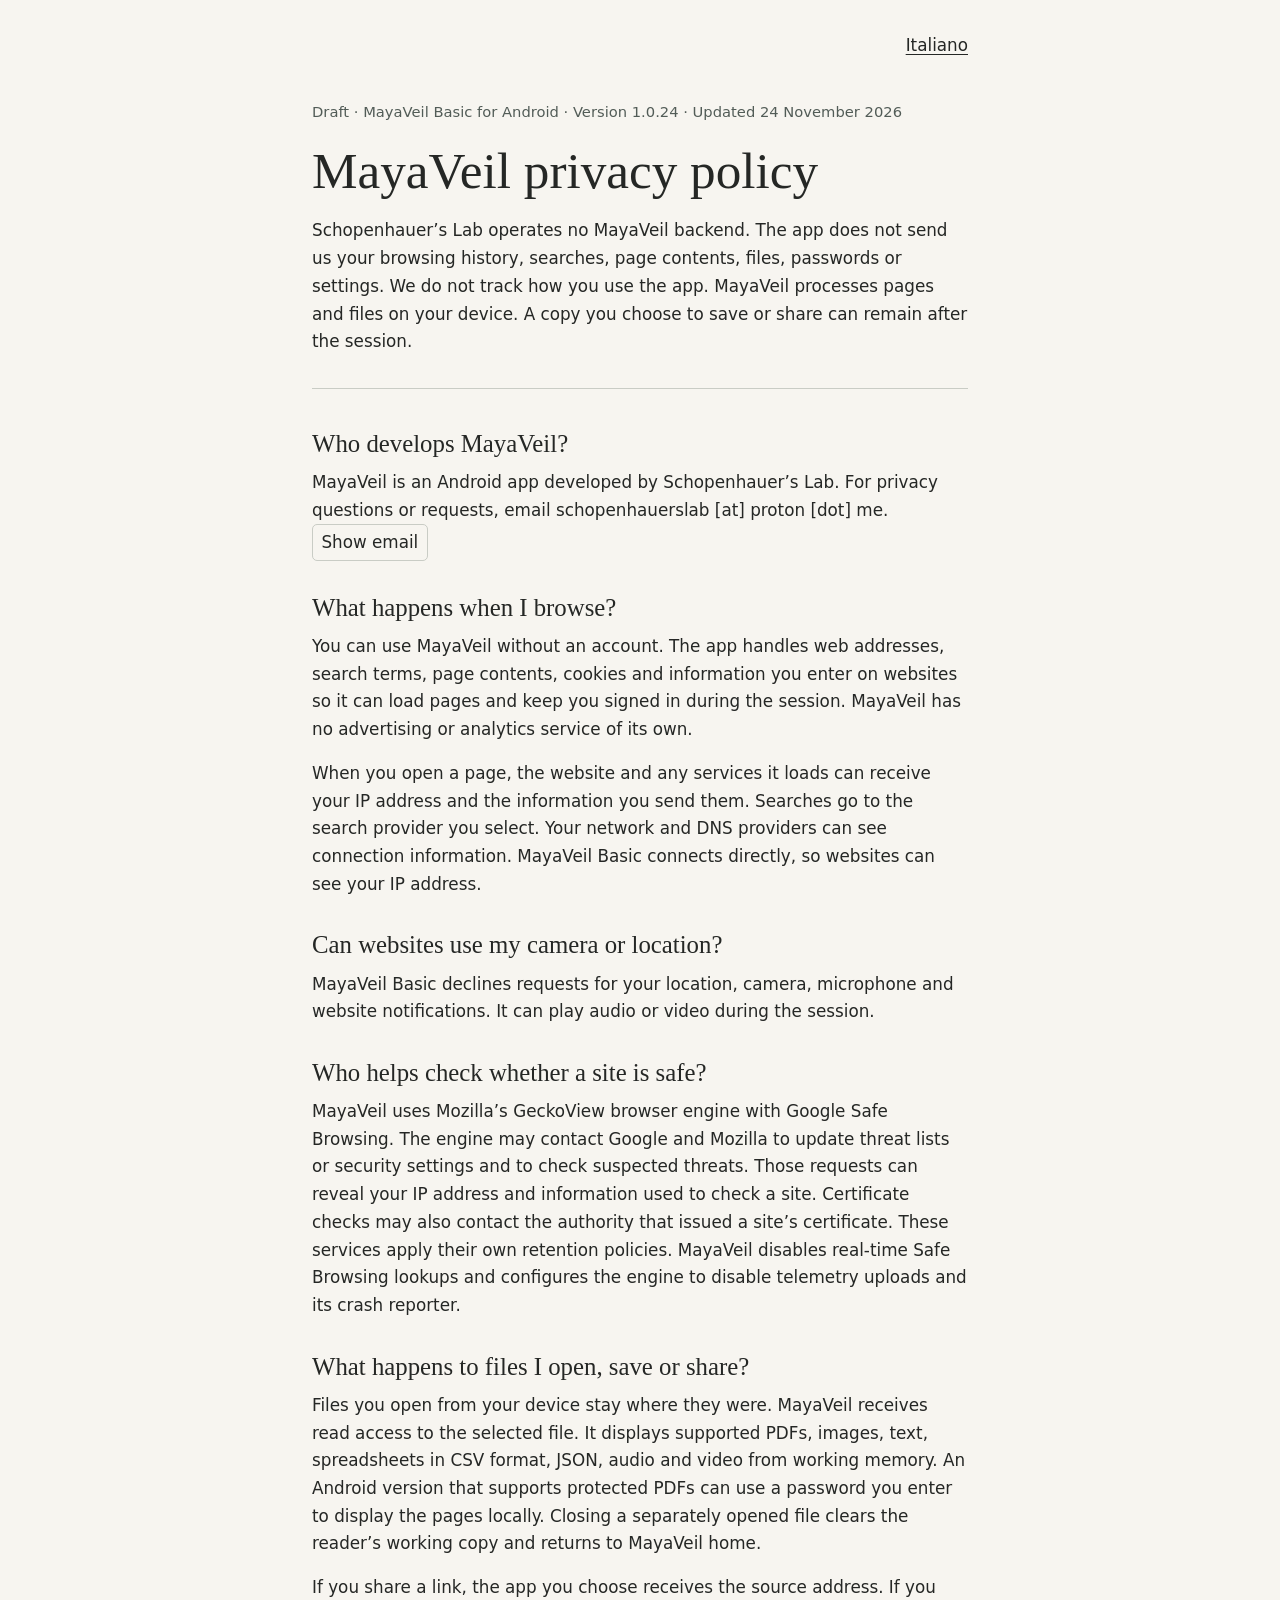
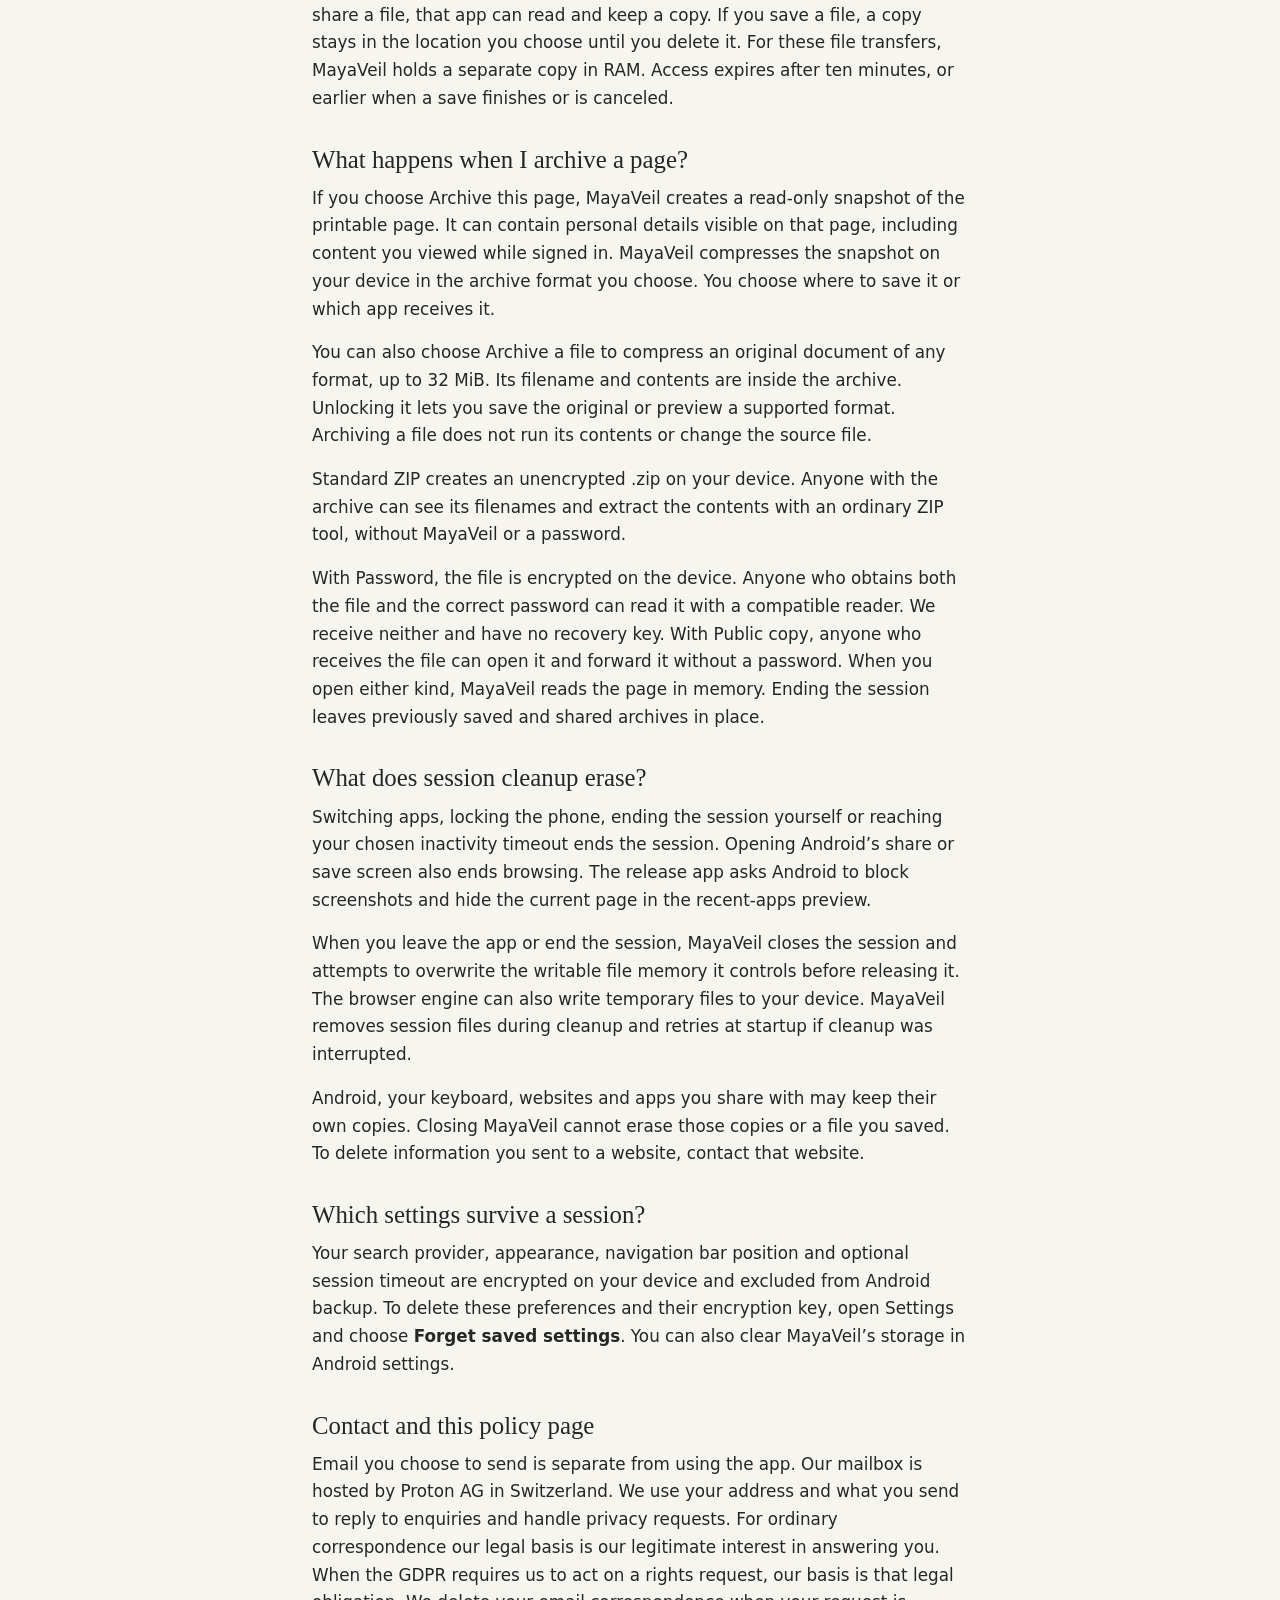
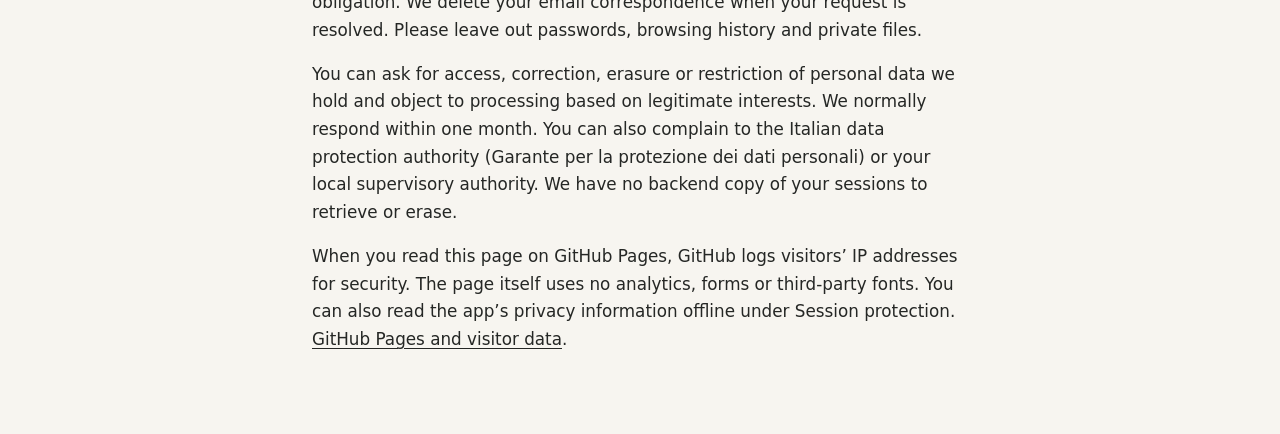
==== index.html @ d5e3e26d "Explain standard ZIP export without password protection" ====
<!doctype html>
<html lang="en">
<head>
  <meta charset="utf-8">
  <meta name="viewport" content="width=device-width, initial-scale=1">
  <title>MayaVeil privacy policy</title>
  <link rel="alternate" hreflang="it" href="it.html">
  <script defer src="contact.js"></script>
  <link rel="stylesheet" href="policy.css">
</head>
<body>
<main>
  <nav aria-label="Language"><a lang="it" hreflang="it" href="it.html">Italiano</a></nav>
  <header>
    <p class="meta">Draft · MayaVeil Basic for Android · Version 1.0.24 · Updated 24 November 2026</p>
    <h1>MayaVeil privacy policy</h1>
    <p>Schopenhauer’s Lab operates no MayaVeil backend. The app does not send us your browsing history, searches, page contents, files, passwords or settings. We do not track how you use the app. MayaVeil processes pages and files on your device. A copy you choose to save or share can remain after the session.</p>
  </header>
  <section>
    <h2>Who develops MayaVeil?</h2>
    <p>MayaVeil is an Android app developed by Schopenhauer’s Lab. For privacy questions or requests, email <span id="privacy-email">schopenhauerslab [at] proton [dot] me</span>.
      <button id="reveal-email" type="button" hidden>Show email</button>
    </p>
  </section>
  <section>
    <h2>What happens when I browse?</h2>
    <p>You can use MayaVeil without an account. The app handles web addresses, search terms, page contents, cookies and information you enter on websites so it can load pages and keep you signed in during the session. MayaVeil has no advertising or analytics service of its own.</p>
    <p>When you open a page, the website and any services it loads can receive your IP address and the information you send them. Searches go to the search provider you select. Your network and DNS providers can see connection information. MayaVeil Basic connects directly, so websites can see your IP address.</p>
  </section>
  <section>
    <h2>Can websites use my camera or location?</h2>
    <p>MayaVeil Basic declines requests for your location, camera, microphone and website notifications. It can play audio or video during the session.</p>
  </section>
  <section>
    <h2>Who helps check whether a site is safe?</h2>
    <p>MayaVeil uses Mozilla’s GeckoView browser engine with Google Safe Browsing. The engine may contact Google and Mozilla to update threat lists or security settings and to check suspected threats. Those requests can reveal your IP address and information used to check a site. Certificate checks may also contact the authority that issued a site’s certificate. These services apply their own retention policies. MayaVeil disables real-time Safe Browsing lookups and configures the engine to disable telemetry uploads and its crash reporter.</p>
  </section>
  <section>
    <h2>What happens to files I open, save or share?</h2>
    <p>Files you open from your device stay where they were. MayaVeil receives read access to the selected file. It displays supported PDFs, images, text, spreadsheets in CSV format, JSON, audio and video from working memory. An Android version that supports protected PDFs can use a password you enter to display the pages locally. Closing a separately opened file clears the reader’s working copy and returns to MayaVeil home.</p>
    <p>If you share a link, the app you choose receives the source address. If you share a file, that app can read and keep a copy. If you save a file, a copy stays in the location you choose until you delete it. For these file transfers, MayaVeil holds a separate copy in RAM. Access expires after ten minutes, or earlier when a save finishes or is canceled.</p>
  </section>
  <section>
    <h2>What happens when I archive a page?</h2>
    <p>If you choose Archive this page, MayaVeil creates a read-only snapshot of the printable page. It can contain personal details visible on that page, including content you viewed while signed in. MayaVeil compresses the snapshot on your device in the archive format you choose. You choose where to save it or which app receives it.</p>
    <p>You can also choose Archive a file to compress an original document of any format, up to 32 MiB. Its filename and contents are inside the archive. Unlocking it lets you save the original or preview a supported format. Archiving a file does not run its contents or change the source file.</p>
    <p>Standard ZIP creates an unencrypted .zip on your device. Anyone with the archive can see its filenames and extract the contents with an ordinary ZIP tool, without MayaVeil or a password.</p>
    <p>With Password, the file is encrypted on the device. Anyone who obtains both the file and the correct password can read it with a compatible reader. We receive neither and have no recovery key. With Public copy, anyone who receives the file can open it and forward it without a password. When you open either kind, MayaVeil reads the page in memory. Ending the session leaves previously saved and shared archives in place.</p>
  </section>
  <section>
    <h2>What does session cleanup erase?</h2>
    <p>Switching apps, locking the phone, ending the session yourself or reaching your chosen inactivity timeout ends the session. Opening Android’s share or save screen also ends browsing. The release app asks Android to block screenshots and hide the current page in the recent-apps preview.</p>
    <p>When you leave the app or end the session, MayaVeil closes the session and attempts to overwrite the writable file memory it controls before releasing it. The browser engine can also write temporary files to your device. MayaVeil removes session files during cleanup and retries at startup if cleanup was interrupted.</p>
    <p>Android, your keyboard, websites and apps you share with may keep their own copies. Closing MayaVeil cannot erase those copies or a file you saved. To delete information you sent to a website, contact that website.</p>
  </section>
  <section>
    <h2>Which settings survive a session?</h2>
    <p>Your search provider, appearance, navigation bar position and optional session timeout are encrypted on your device and excluded from Android backup. To delete these preferences and their encryption key, open Settings and choose <strong>Forget saved settings</strong>. You can also clear MayaVeil’s storage in Android settings.</p>
  </section>
  <section>
    <h2>Contact and this policy page</h2>
    <p>Email you choose to send is separate from using the app. Our mailbox is hosted by Proton AG in Switzerland. We use your address and what you send to reply to enquiries and handle privacy requests. For ordinary correspondence our legal basis is our legitimate interest in answering you. When the GDPR requires us to act on a rights request, our basis is that legal obligation. We delete your email correspondence when your request is resolved. Please leave out passwords, browsing history and private files.</p>
    <p>You can ask for access, correction, erasure or restriction of personal data we hold and object to processing based on legitimate interests. We normally respond within one month. You can also complain to the Italian data protection authority (Garante per la protezione dei dati personali) or your local supervisory authority. We have no backend copy of your sessions to retrieve or erase.</p>
    <p>When you read this page on GitHub Pages, GitHub logs visitors’ IP addresses for security. The page itself uses no analytics, forms or third-party fonts. You can also read the app’s privacy information offline under Session protection. <a href="https://docs.github.com/en/pages/getting-started-with-github-pages/what-is-github-pages#data-collection">GitHub Pages and visitor data</a>.</p>
  </section>
</main>
</body>
</html>
---- policy.css ----
:root { color-scheme: light dark; --paper: #f7f5f0; --ink: #252725; --secondary: #525c57; --rule: #c9ccc5; }
@media (prefers-color-scheme: dark) {
  :root { --paper: #1b1d1c; --ink: #f0eee8; --secondary: #b6c0b9; --rule: #484f49; }
}
* { box-sizing: border-box; }
body { margin: 0; background: var(--paper); color: var(--ink); font: 1.05rem/1.65 system-ui, sans-serif; }
main { max-width: 47rem; margin: auto; padding: 2rem clamp(1.25rem, 5vw, 3rem) 4rem; overflow-wrap: anywhere; }
nav { text-align: end; }
a { color: inherit; text-underline-offset: .2em; }
a:focus-visible { outline: 2px solid currentColor; outline-offset: 4px; }
header { margin: 2.5rem 0; border-bottom: 1px solid var(--rule); padding-bottom: 1rem; }
h1, h2 { font-family: Georgia, serif; font-weight: normal; line-height: 1.2; text-wrap: balance; }
h1 { margin: .2rem 0 1rem; font-size: clamp(2.15rem, 6vw, 3.2rem); }
h2 { margin: 2rem 0 .65rem; font-size: 1.55rem; }
p { margin: .55rem 0 1rem; }
.meta { color: var(--secondary); font-size: .92rem; }

#reveal-email { color: inherit; background: transparent; padding: .2em .5em; border: 1px solid var(--rule); border-radius: .3em; font: inherit; cursor: pointer; }
#reveal-email:focus-visible { outline: 2px solid currentColor; outline-offset: 3px; }
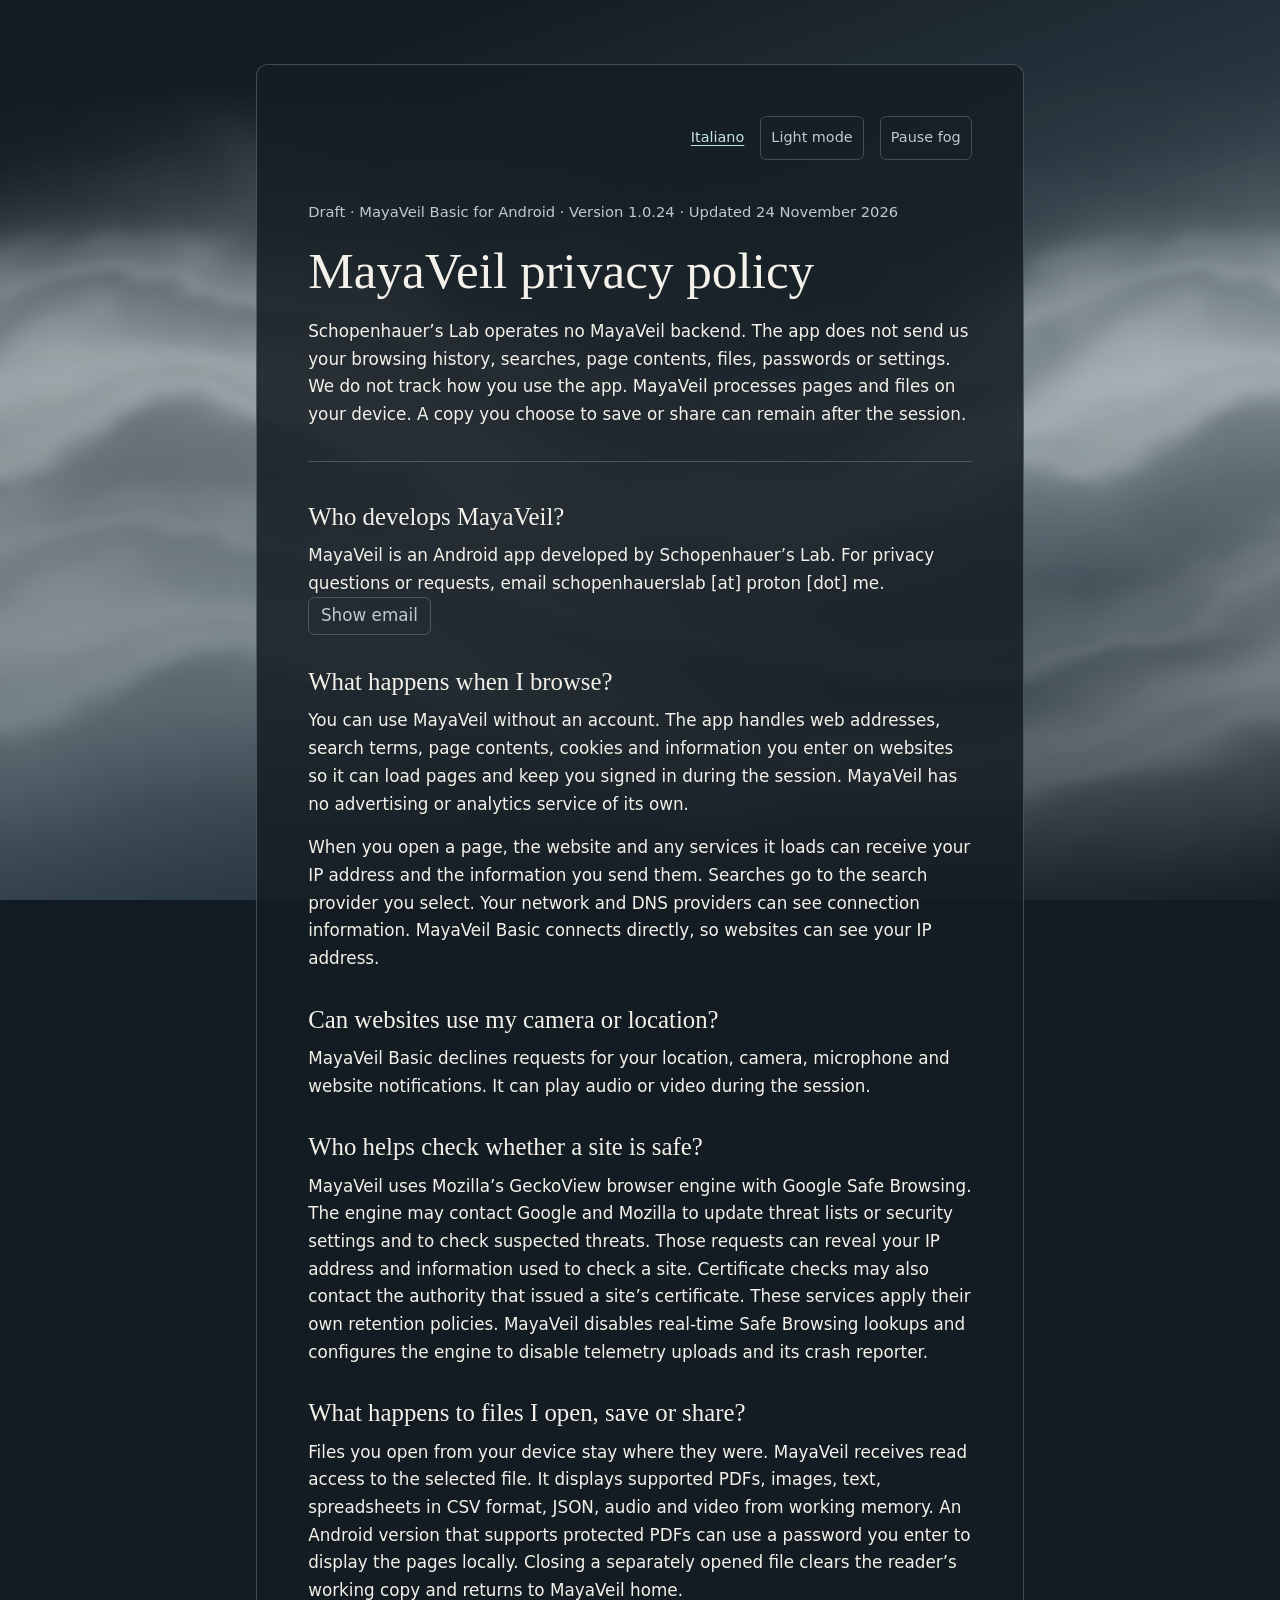
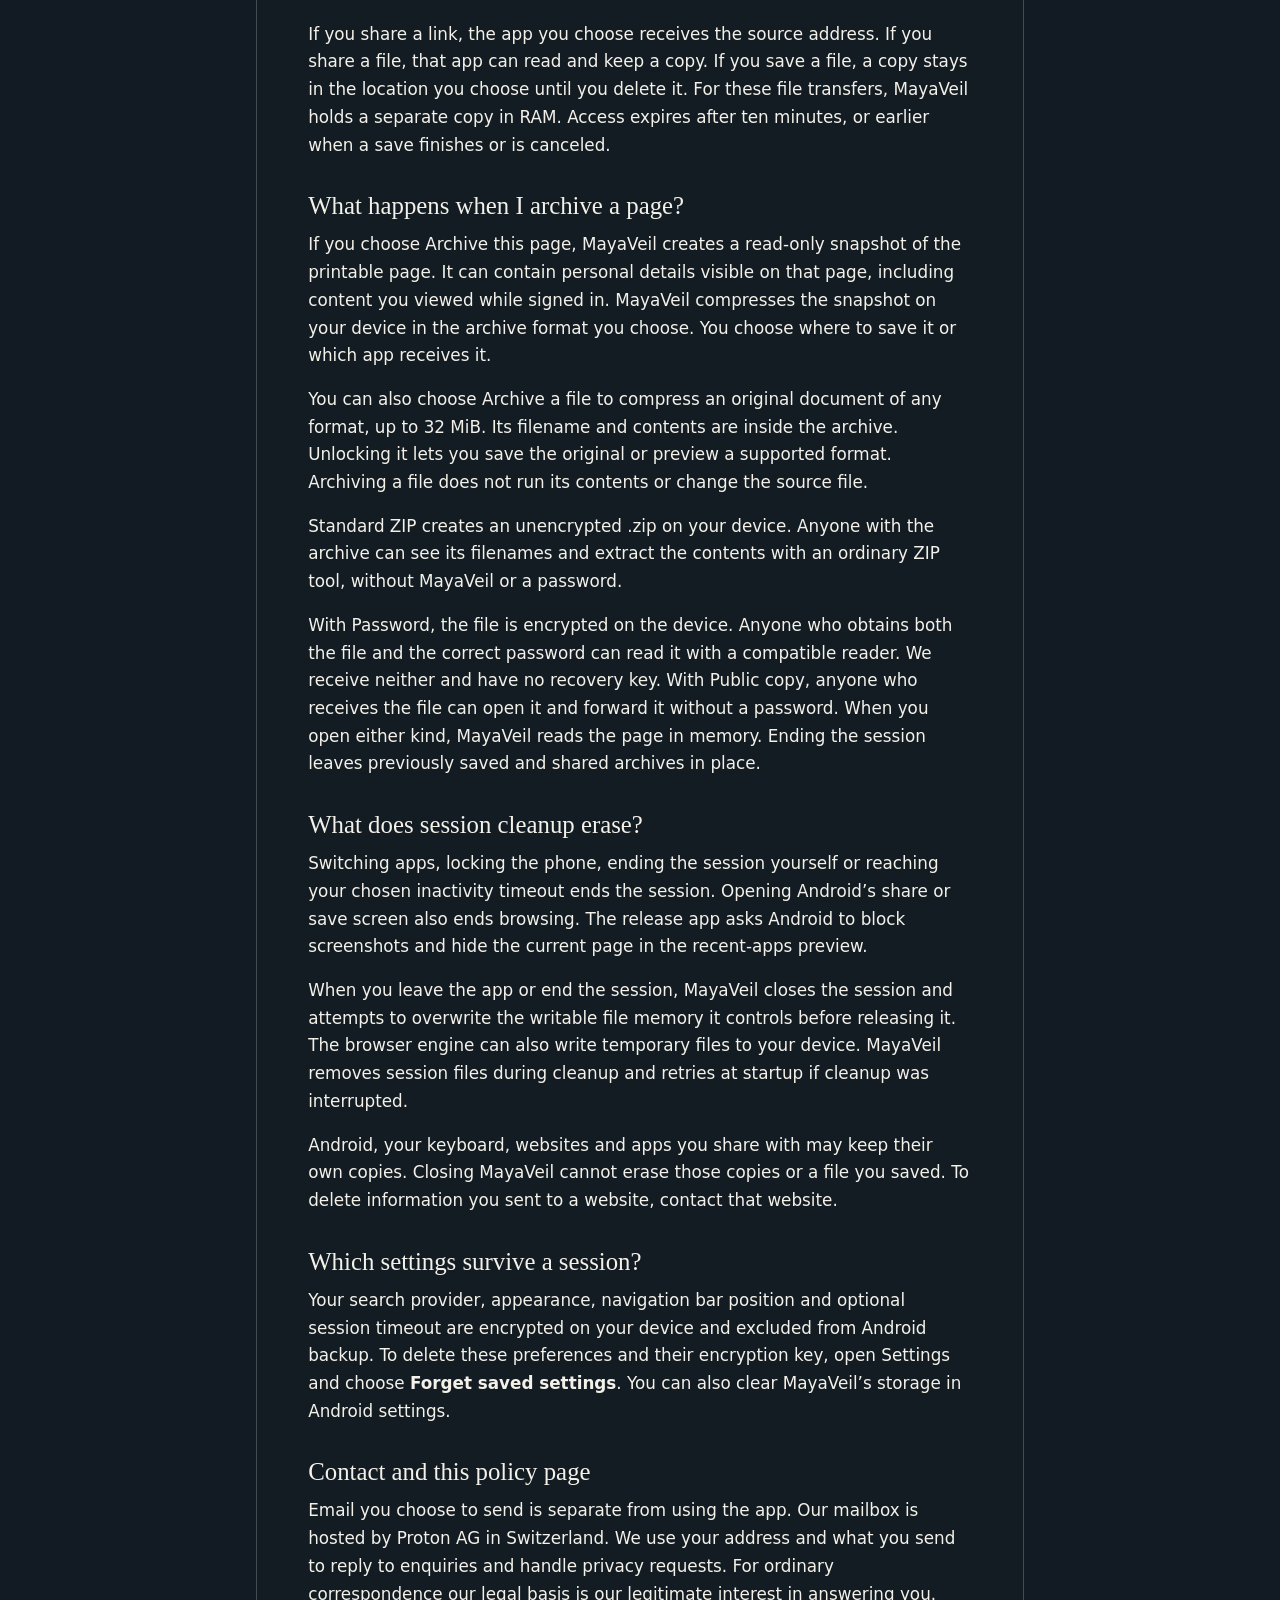
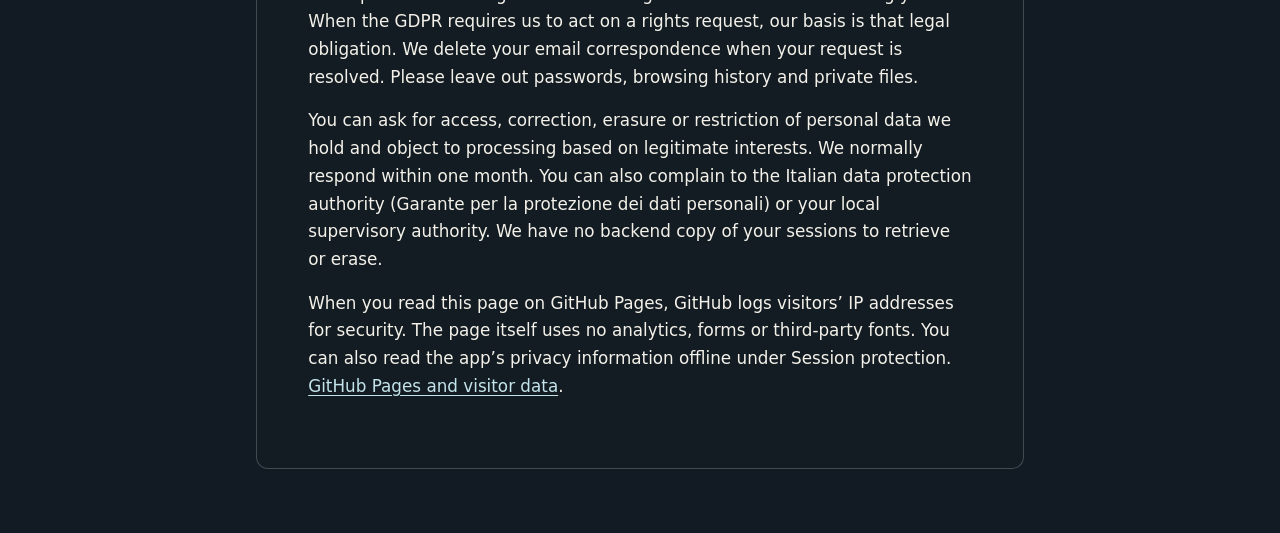
==== commit ba562c41: "Add wind-driven mist and accessible dark and light policy themes" ====
--- a/index.html
+++ b/index.html
@@ -5,12 +5,18 @@
   <meta name="viewport" content="width=device-width, initial-scale=1">
   <title>MayaVeil privacy policy</title>
   <link rel="alternate" hreflang="it" href="it.html">
+  <script src="appearance.js"></script>
   <script defer src="contact.js"></script>
   <link rel="stylesheet" href="policy.css">
 </head>
 <body>
+<div class="mist" aria-hidden="true"></div>
 <main>
-  <nav aria-label="Language"><a lang="it" hreflang="it" href="it.html">Italiano</a></nav>
+  <nav aria-label="Page controls">
+    <a lang="it" hreflang="it" href="it.html">Italiano</a>
+    <button hidden id="theme" type="button" aria-pressed="false">Light mode</button>
+    <button hidden id="pause" type="button" aria-pressed="false">Pause fog</button>
+  </nav>
   <header>
     <p class="meta">Draft · MayaVeil Basic for Android · Version 1.0.24 · Updated 24 November 2026</p>
     <h1>MayaVeil privacy policy</h1>
--- a/policy.css
+++ b/policy.css
@@ -1,19 +1,85 @@
-:root { color-scheme: light dark; --paper: #f7f5f0; --ink: #252725; --secondary: #525c57; --rule: #c9ccc5; }
-@media (prefers-color-scheme: dark) {
-  :root { --paper: #1b1d1c; --ink: #f0eee8; --secondary: #b6c0b9; --rule: #484f49; }
+:root {
+  color-scheme: dark;
+  --sky: #121b23;
+  --horizon: #374750;
+  --paper: rgba(22, 30, 36, .86);
+  --ink: #f3f1e9;
+  --secondary: #bccbd0;
+  --rule: rgba(183, 199, 205, .28);
+  --accent: #c3e4eb;
+  --vapor: #f1f8f9;
+}
+:root[data-theme="true"] {
+  color-scheme: light;
+  --sky: #a7b7bd;
+  --horizon: #dae0df;
+  --paper: rgba(250, 249, 242, .88);
+  --ink: #202b30;
+  --secondary: #42575f;
+  --rule: rgba(64, 86, 93, .26);
+  --accent: #215563;
+  --vapor: white;
 }
 * { box-sizing: border-box; }
-body { margin: 0; background: var(--paper); color: var(--ink); font: 1.05rem/1.65 system-ui, sans-serif; }
-main { max-width: 47rem; margin: auto; padding: 2rem clamp(1.25rem, 5vw, 3rem) 4rem; overflow-wrap: anywhere; }
-nav { text-align: end; }
-a { color: inherit; text-underline-offset: .2em; }
-a:focus-visible { outline: 2px solid currentColor; outline-offset: 4px; }
+body {
+  margin: 0; background: var(--sky); color: var(--ink);
+  font: 1.05rem/1.65 system-ui, sans-serif;
+  isolation: isolate;
+}
+.mist {
+  position: fixed; inset: 0; overflow: hidden; z-index: -1; pointer-events: none;
+  background: linear-gradient(160deg, var(--sky) 12%, var(--horizon) 58%, var(--sky));
+}
+.mist::before, .mist::after {
+  content: ""; position: absolute; inset: -10% -50%;
+  background: var(--vapor);
+  --tile: clamp(640px, 85vw, 1440px);
+  mask: url("wind-mist.png") 0 34% / var(--tile) 62% repeat-x;
+  -webkit-mask: url("wind-mist.png") 0 34% / var(--tile) 62% repeat-x;
+  opacity: .8;
+}
+.mist::after {
+  --tile: clamp(760px, 105vw, 1600px);
+  mask-position: 0 96%; -webkit-mask-position: 0 96%;
+  opacity: .56;
+}
+@keyframes wind { to { transform: translateX(var(--tile)); } }
+@media (prefers-reduced-motion: no-preference) {
+  .motion-ready .mist::before, .motion-ready .mist::after {
+    left: calc(-1 * var(--tile)); right: 0;
+    animation: wind 92s linear infinite;
+  }
+  .motion-ready .mist::after { animation-duration: 138s; animation-delay: -65s; }
+  [data-pause="true"].motion-ready .mist::before,
+  [data-pause="true"].motion-ready .mist::after { animation-play-state: paused; }
+}
+main {
+  max-width: 48rem; margin: clamp(1rem, 5vw, 4rem) auto;
+  padding: clamp(1.25rem, 4vw, 3.2rem); background: var(--paper);
+  border: 1px solid var(--rule); border-radius: .75rem; overflow-wrap: anywhere;
+}
+nav { display: flex; justify-content: flex-end; gap: .3rem 1rem; align-items: center; flex-wrap: wrap; font-size: .9rem; }
+nav a, nav button { display: inline-flex; align-items: center; min-height: 44px; }
+nav button, #reveal-email {
+  font: inherit; color: var(--secondary); border: 1px solid var(--rule);
+  border-radius: .4rem; background: transparent; padding: .25em .7em; cursor: pointer;
+}
+nav button[aria-pressed="true"] { color: var(--ink); border-color: currentColor; }
+nav button[aria-pressed="true"]::before { content: "✓"; margin-inline-end: .4em; }
+[hidden] { display: none !important; }
+@media (prefers-reduced-motion: reduce) { #pause { display: none; } }
+a { color: var(--accent); text-underline-offset: .2em; }
+:focus-visible { outline: 2px solid currentColor; outline-offset: 3px; }
 header { margin: 2.5rem 0; border-bottom: 1px solid var(--rule); padding-bottom: 1rem; }
 h1, h2 { font-family: Georgia, serif; font-weight: normal; line-height: 1.2; text-wrap: balance; }
 h1 { margin: .2rem 0 1rem; font-size: clamp(2.15rem, 6vw, 3.2rem); }
 h2 { margin: 2rem 0 .65rem; font-size: 1.55rem; }
 p { margin: .55rem 0 1rem; }
 .meta { color: var(--secondary); font-size: .92rem; }
-
-#reveal-email { color: inherit; background: transparent; padding: .2em .5em; border: 1px solid var(--rule); border-radius: .3em; font: inherit; cursor: pointer; }
-#reveal-email:focus-visible { outline: 2px solid currentColor; outline-offset: 3px; }
+@media (max-width: 51rem) { main { margin-inline: clamp(.55rem, 2vw, 1.2rem); } }
+@media print {
+  :root, :root[data-theme="true"] { --ink: black; --secondary: #333; --accent: black; }
+  body, main { background: white; }
+  main { border: 0; margin: 0; max-width: none; padding: 0; }
+  .mist, nav, #reveal-email { display: none; }
+}
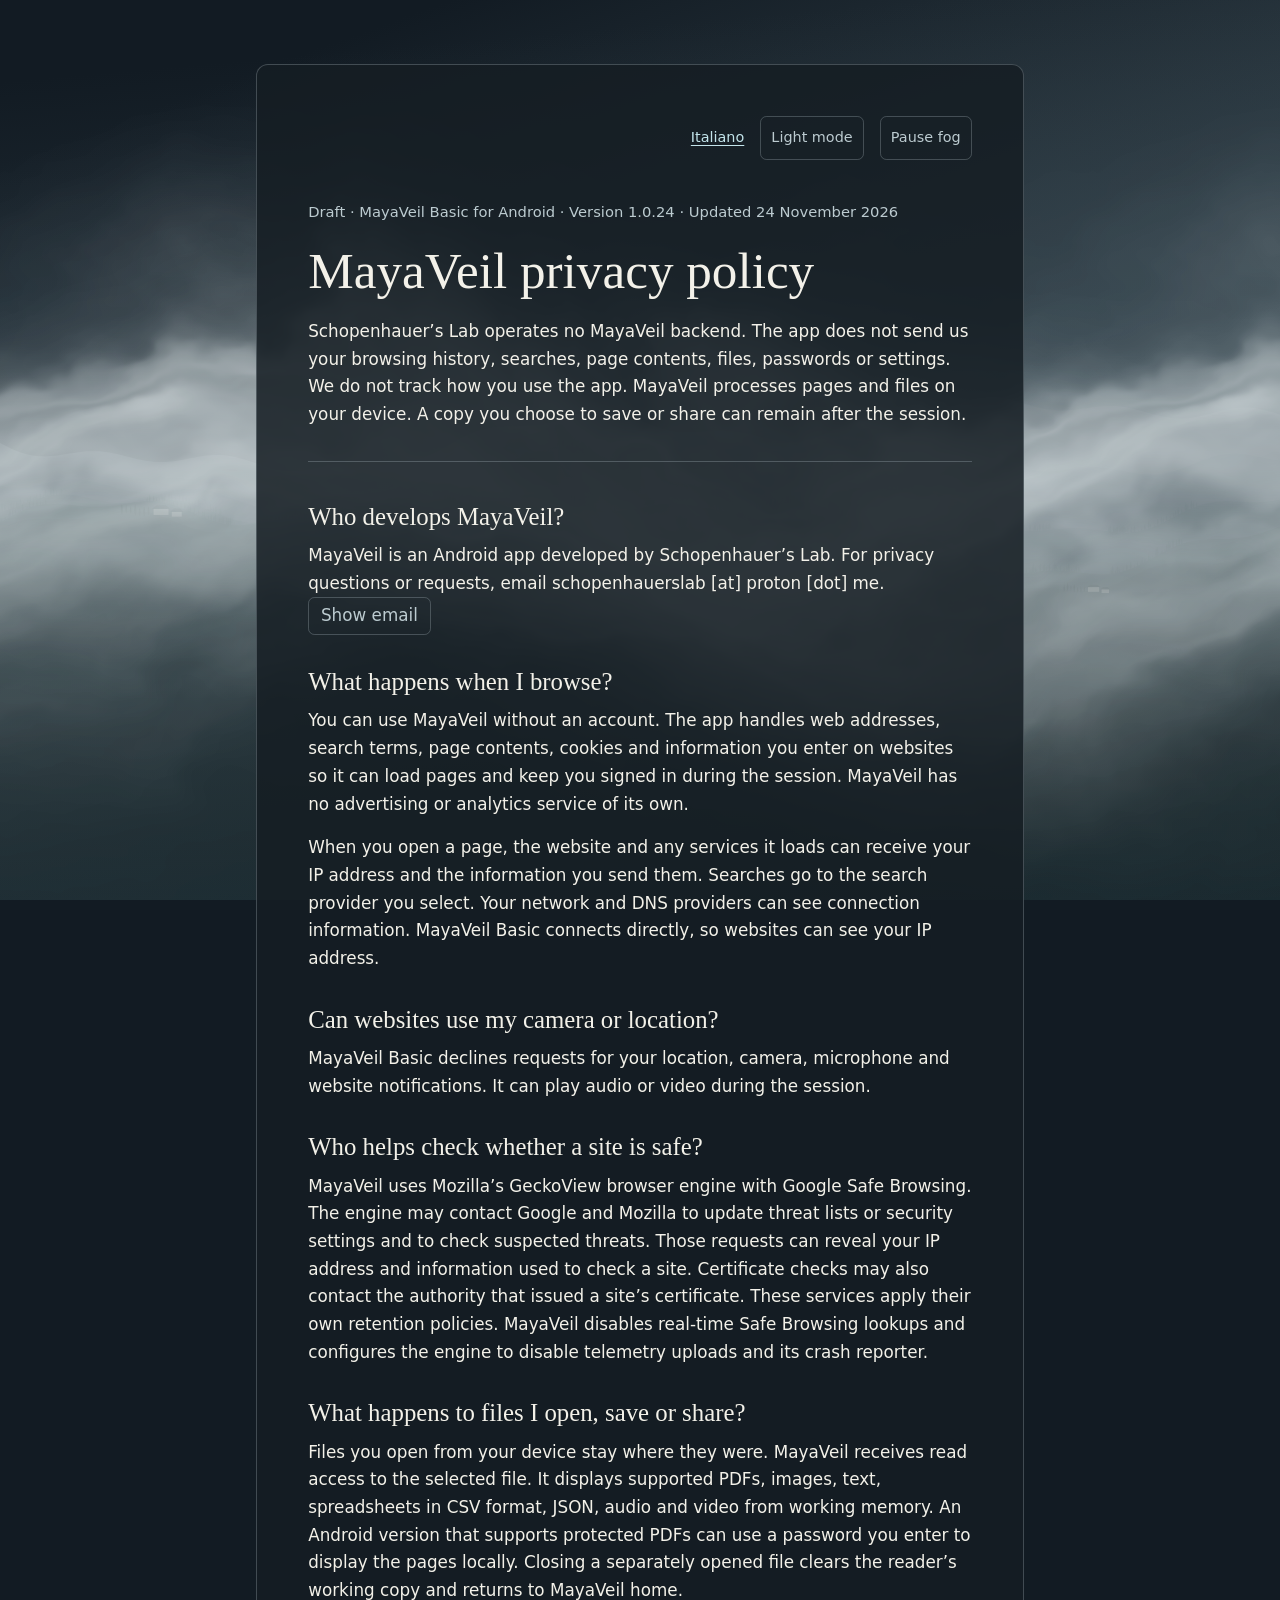
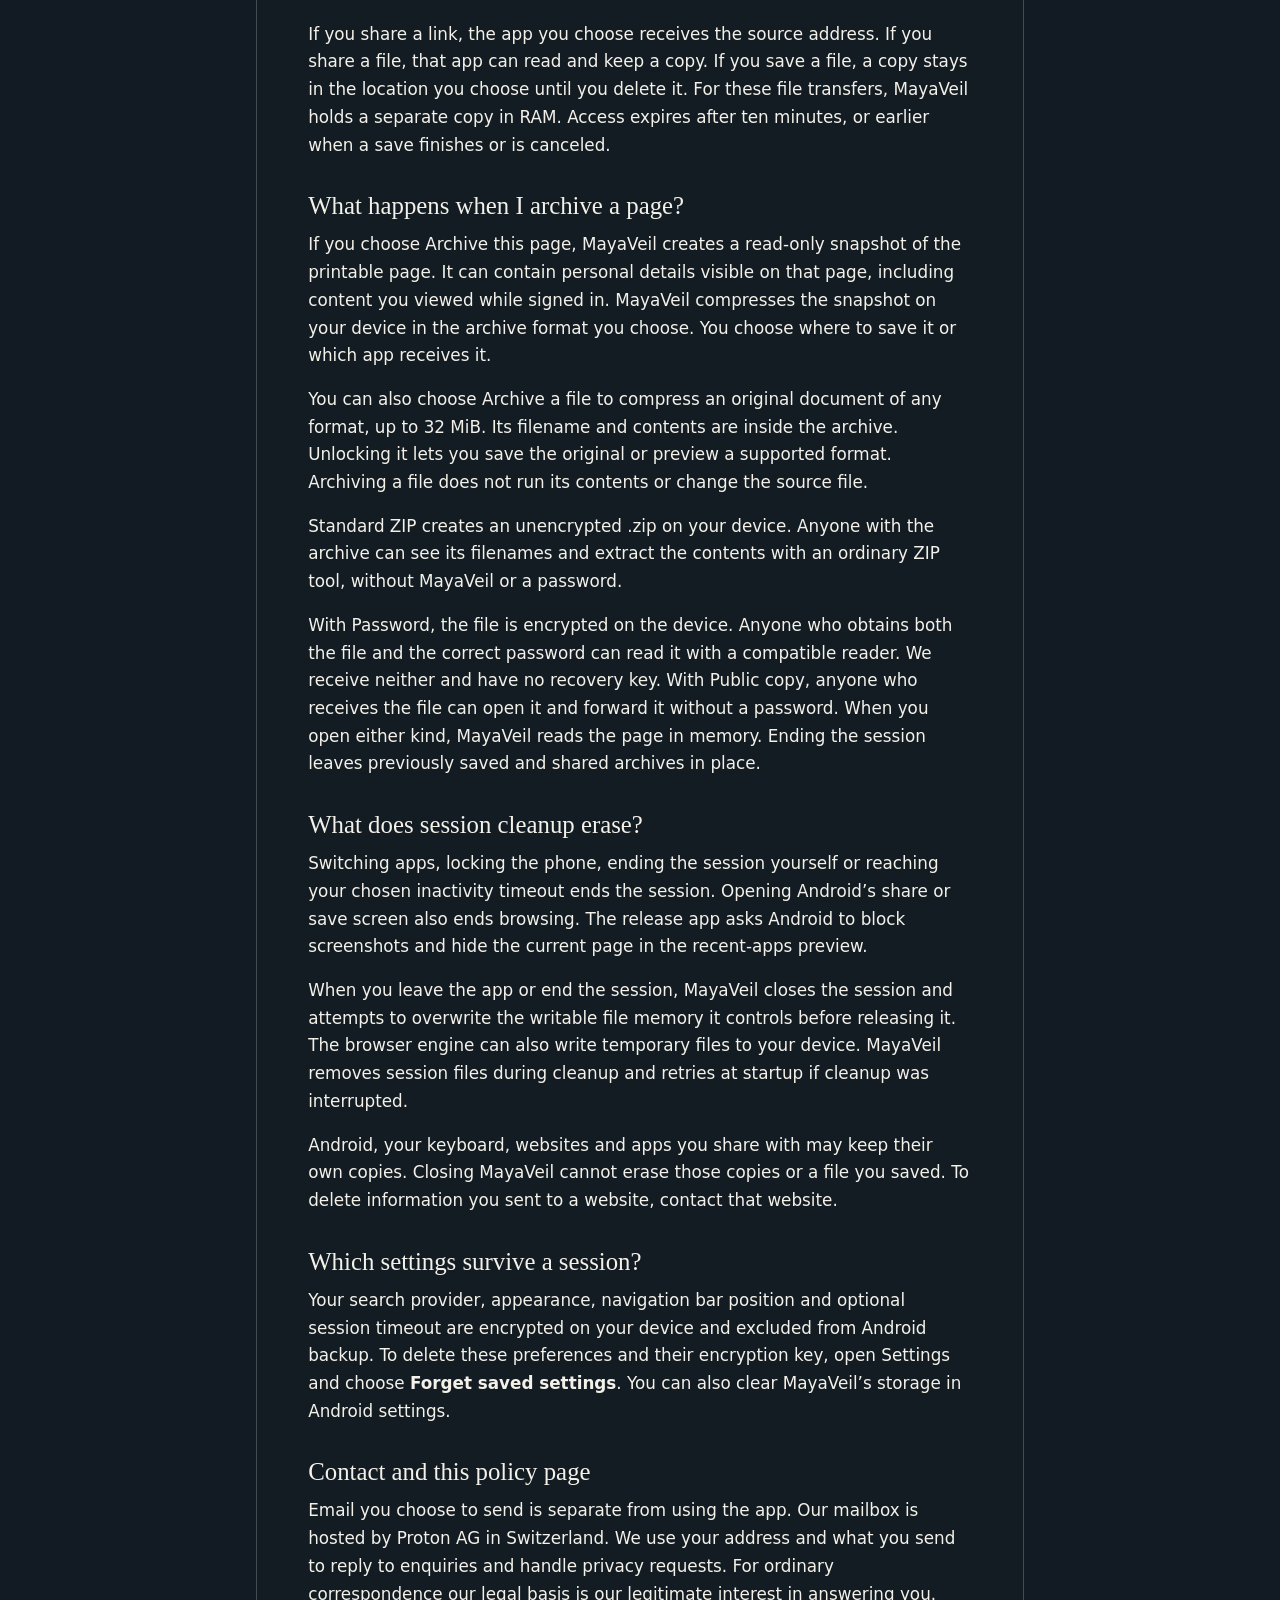
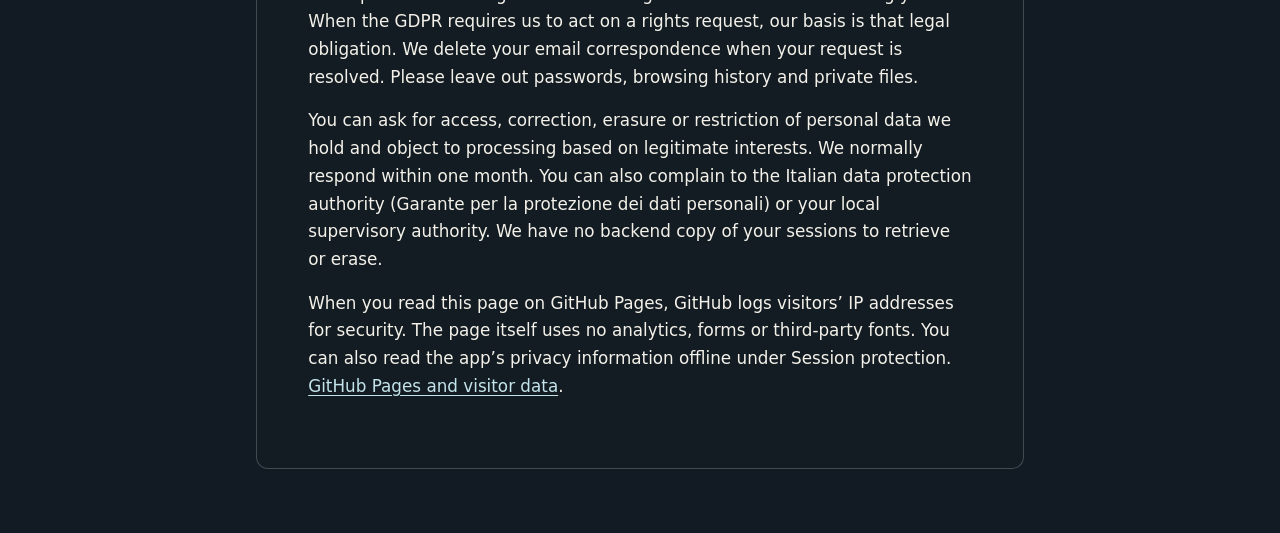
==== commit a3285570: "Reveal a distant countryside through higher-resolution drifting fog" ====
--- a/index.html
+++ b/index.html
@@ -6,11 +6,12 @@
   <title>MayaVeil privacy policy</title>
   <link rel="alternate" hreflang="it" href="it.html">
   <script src="appearance.js"></script>
+  <script defer src="countryside.js"></script>
   <script defer src="contact.js"></script>
   <link rel="stylesheet" href="policy.css">
 </head>
 <body>
-<div class="mist" aria-hidden="true"></div>
+<div class="mist" aria-hidden="true"><canvas></canvas><div class="valley-fog"></div></div>
 <main>
   <nav aria-label="Page controls">
     <a lang="it" hreflang="it" href="it.html">Italiano</a>
--- a/policy.css
+++ b/policy.css
@@ -30,26 +30,43 @@
   position: fixed; inset: 0; overflow: hidden; z-index: -1; pointer-events: none;
   background: linear-gradient(160deg, var(--sky) 12%, var(--horizon) 58%, var(--sky));
 }
+.mist canvas, .valley-fog { position: absolute; inset: 0; width: 100%; height: 100%; }
+.valley-fog {
+  background: linear-gradient(175deg, transparent 8%, var(--horizon) 43%, var(--horizon) 72%, transparent);
+  opacity: .46;
+}
+.mist::before { z-index: 1; }
+@keyframes lift-fog {
+  0%, 100% { opacity: .93; }
+  38%, 56% { opacity: .08; }
+  80% { opacity: .78; }
+}
 .mist::before, .mist::after {
   content: ""; position: absolute; inset: -10% -50%;
   background: var(--vapor);
   --tile: clamp(640px, 85vw, 1440px);
-  mask: url("wind-mist.png") 0 34% / var(--tile) 62% repeat-x;
-  -webkit-mask: url("wind-mist.png") 0 34% / var(--tile) 62% repeat-x;
-  opacity: .8;
+  mask: url("valley-mist.webp") 0 54% / var(--tile) 78% repeat-x;
+  -webkit-mask: url("valley-mist.webp") 0 54% / var(--tile) 78% repeat-x;
+  --dense: .8; --clear: .13; opacity: var(--dense);
 }
 .mist::after {
   --tile: clamp(760px, 105vw, 1600px);
   mask-position: 0 96%; -webkit-mask-position: 0 96%;
-  opacity: .56;
+  --dense: .56; --clear: .09; opacity: var(--dense);
+}
+@keyframes thin-mist {
+  0%, 100% { opacity: var(--dense); }
+  38%, 56% { opacity: var(--clear); }
 }
 @keyframes wind { to { transform: translateX(var(--tile)); } }
 @media (prefers-reduced-motion: no-preference) {
+  .motion-ready .valley-fog { animation: lift-fog 38s ease-in-out infinite; }
   .motion-ready .mist::before, .motion-ready .mist::after {
     left: calc(-1 * var(--tile)); right: 0;
-    animation: wind 92s linear infinite;
+    animation: wind 92s linear infinite, thin-mist 38s ease-in-out infinite;
   }
-  .motion-ready .mist::after { animation-duration: 138s; animation-delay: -65s; }
+  .motion-ready .mist::after { animation-duration: 138s, 38s; animation-delay: -65s, -2s; }
+  [data-pause="true"].motion-ready .valley-fog,
   [data-pause="true"].motion-ready .mist::before,
   [data-pause="true"].motion-ready .mist::after { animation-play-state: paused; }
 }
@@ -77,6 +94,14 @@
 p { margin: .55rem 0 1rem; }
 .meta { color: var(--secondary); font-size: .92rem; }
 @media (max-width: 51rem) { main { margin-inline: clamp(.55rem, 2vw, 1.2rem); } }
+@media (max-width: 51rem) {
+  main { margin-top: clamp(5rem, 16svh, 8.5rem); }
+  .mist::before, .mist::after {
+    top: -5rem; bottom: auto; height: clamp(21rem, 55vh, 30rem);
+    mask-position-y: 10%; -webkit-mask-position-y: 10%;
+  }
+  .valley-fog { background: linear-gradient(175deg, transparent, var(--horizon) 12%, var(--horizon) 45%, transparent); }
+}
 @media print {
   :root, :root[data-theme="true"] { --ink: black; --secondary: #333; --accent: black; }
   body, main { background: white; }
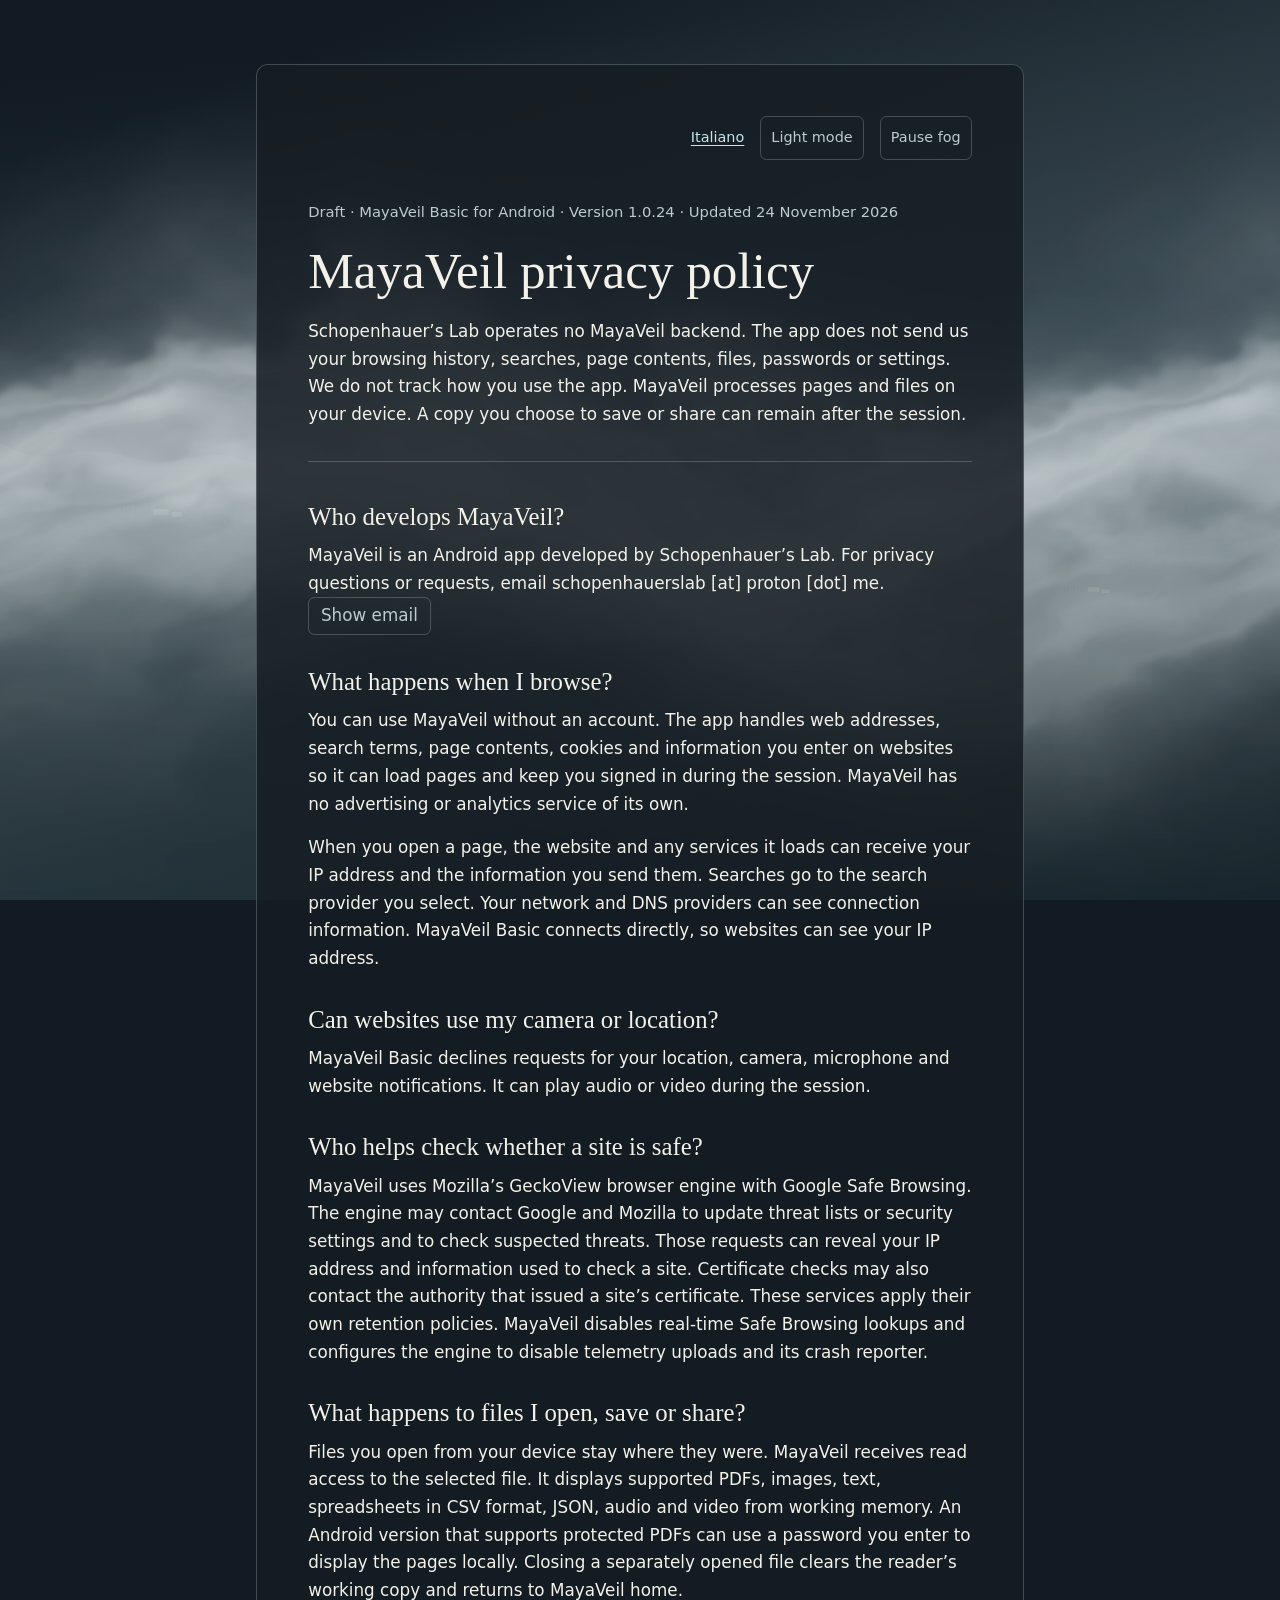
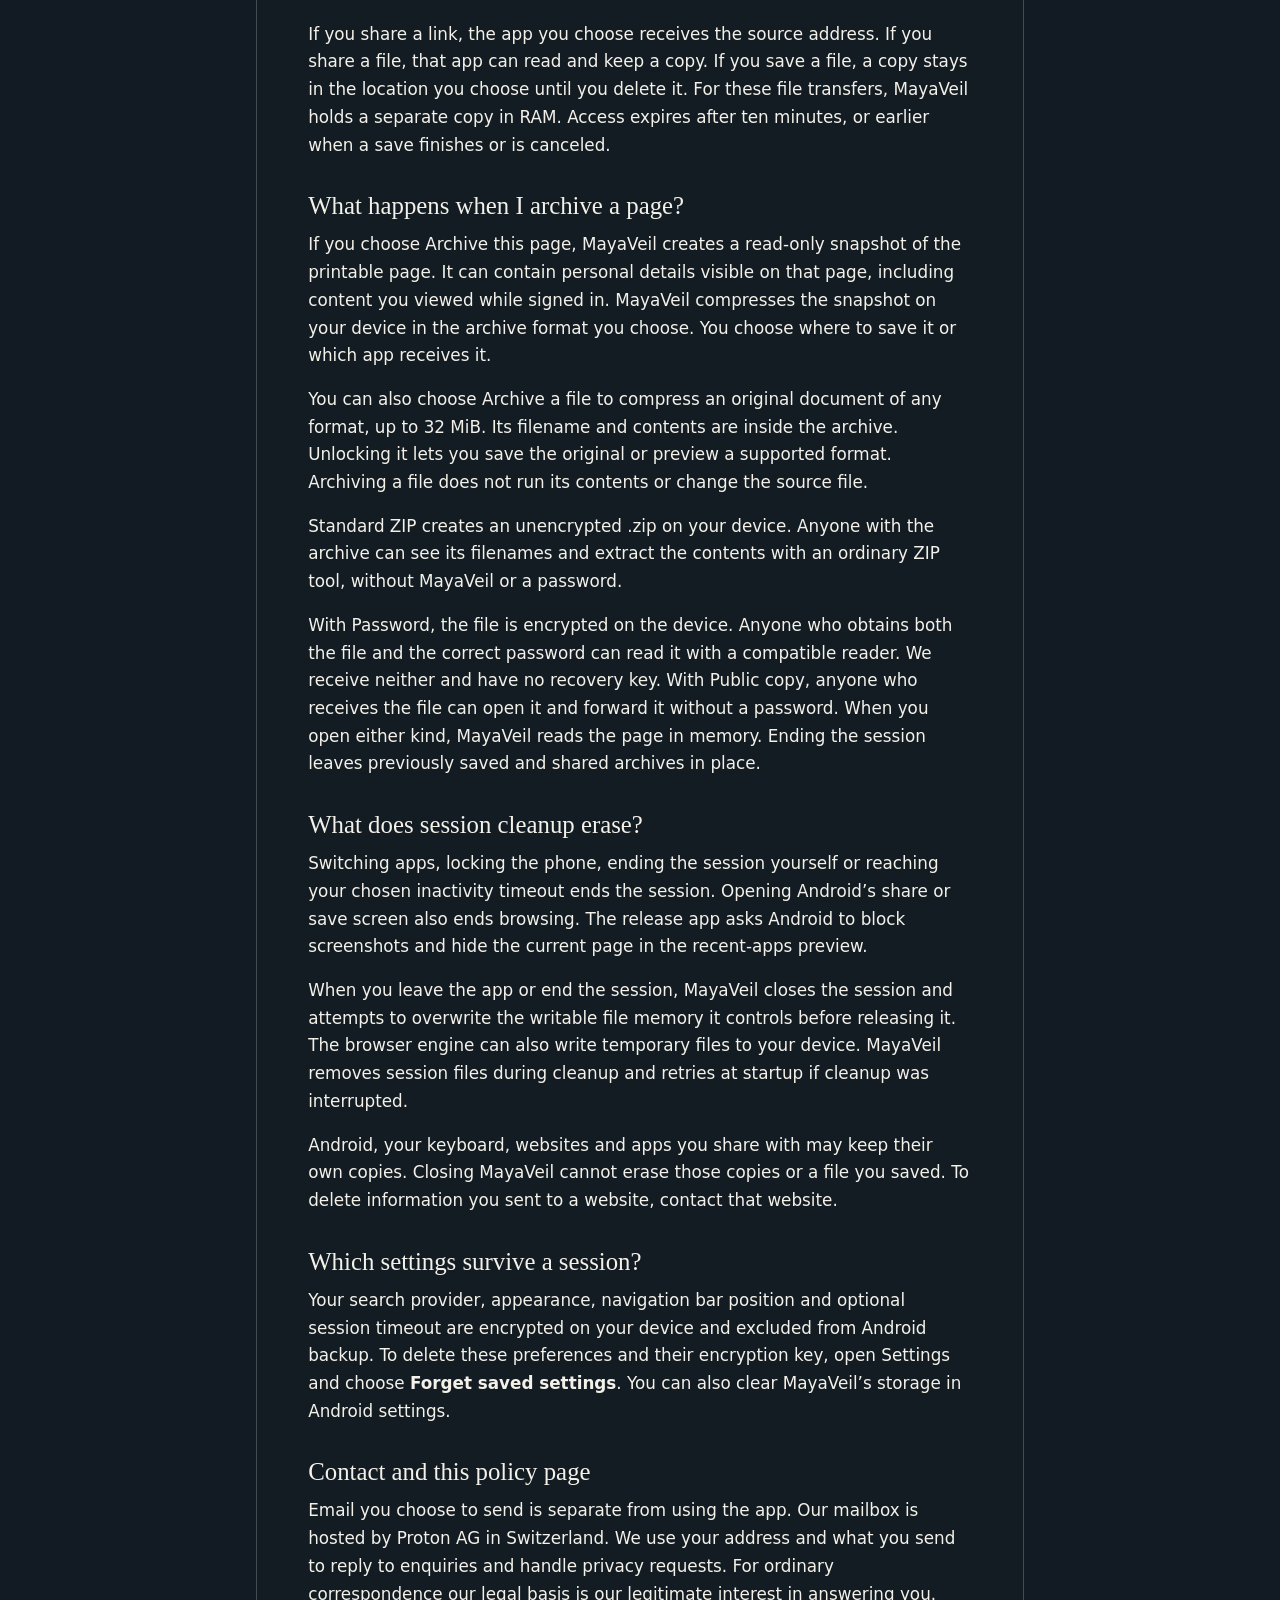
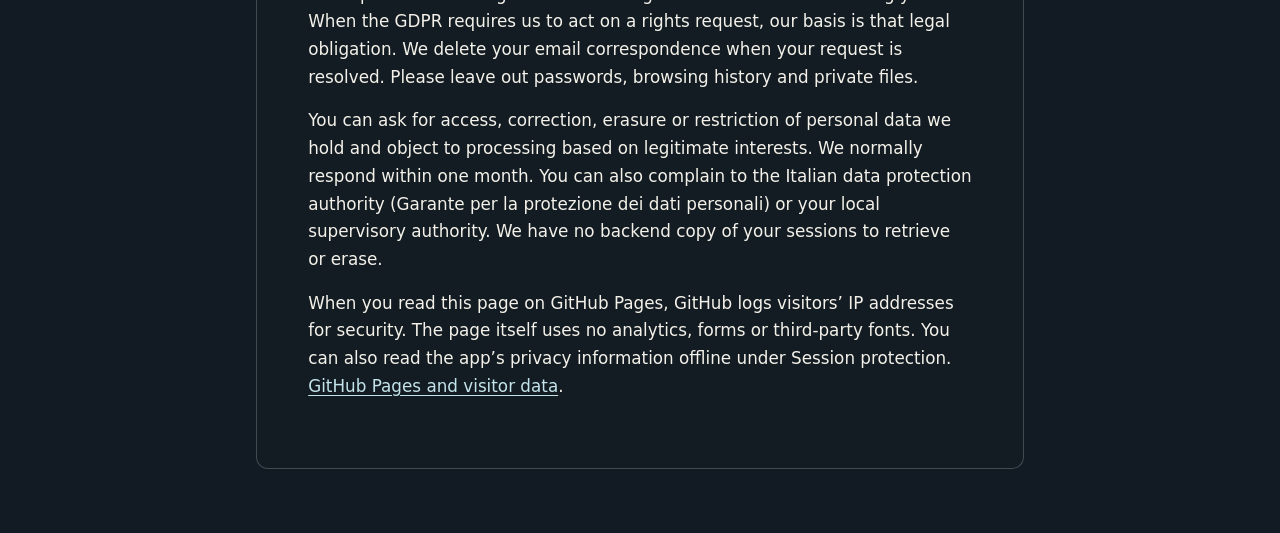
==== commit c087788d: "Keep landscape full-size and conceal it during dense fog" ====
--- a/index.html
+++ b/index.html
@@ -6,12 +6,12 @@
   <title>MayaVeil privacy policy</title>
   <link rel="alternate" hreflang="it" href="it.html">
   <script src="appearance.js"></script>
-  <script defer src="countryside.js"></script>
+  <script defer src="countryside.js?v=2"></script>
   <script defer src="contact.js"></script>
-  <link rel="stylesheet" href="policy.css">
+  <link rel="stylesheet" href="policy.css?v=2">
 </head>
 <body>
-<div class="mist" aria-hidden="true"><canvas></canvas><div class="valley-fog"></div></div>
+<div class="mist" aria-hidden="true"><canvas width="0" height="0"></canvas><div class="valley-fog"></div></div>
 <main>
   <nav aria-label="Page controls">
     <a lang="it" hreflang="it" href="it.html">Italiano</a>
--- a/policy.css
+++ b/policy.css
@@ -30,12 +30,17 @@
   position: fixed; inset: 0; overflow: hidden; z-index: -1; pointer-events: none;
   background: linear-gradient(160deg, var(--sky) 12%, var(--horizon) 58%, var(--sky));
 }
+.mist canvas { display: block; opacity: .65; }
 .mist canvas, .valley-fog { position: absolute; inset: 0; width: 100%; height: 100%; }
 .valley-fog {
   background: linear-gradient(175deg, transparent 8%, var(--horizon) 43%, var(--horizon) 72%, transparent);
   opacity: .46;
 }
 .mist::before { z-index: 1; }
+@keyframes reveal-valley {
+  0%, 8%, 86%, 100% { opacity: 0; }
+  38%, 56% { opacity: 1; }
+}
 @keyframes lift-fog {
   0%, 100% { opacity: .93; }
   38%, 56% { opacity: .08; }
@@ -60,12 +65,14 @@
 }
 @keyframes wind { to { transform: translateX(var(--tile)); } }
 @media (prefers-reduced-motion: no-preference) {
+  .motion-ready .mist canvas { animation: reveal-valley 38s ease-in-out infinite; }
   .motion-ready .valley-fog { animation: lift-fog 38s ease-in-out infinite; }
   .motion-ready .mist::before, .motion-ready .mist::after {
     left: calc(-1 * var(--tile)); right: 0;
     animation: wind 92s linear infinite, thin-mist 38s ease-in-out infinite;
   }
   .motion-ready .mist::after { animation-duration: 138s, 38s; animation-delay: -65s, -2s; }
+  [data-pause="true"].motion-ready .mist canvas,
   [data-pause="true"].motion-ready .valley-fog,
   [data-pause="true"].motion-ready .mist::before,
   [data-pause="true"].motion-ready .mist::after { animation-play-state: paused; }
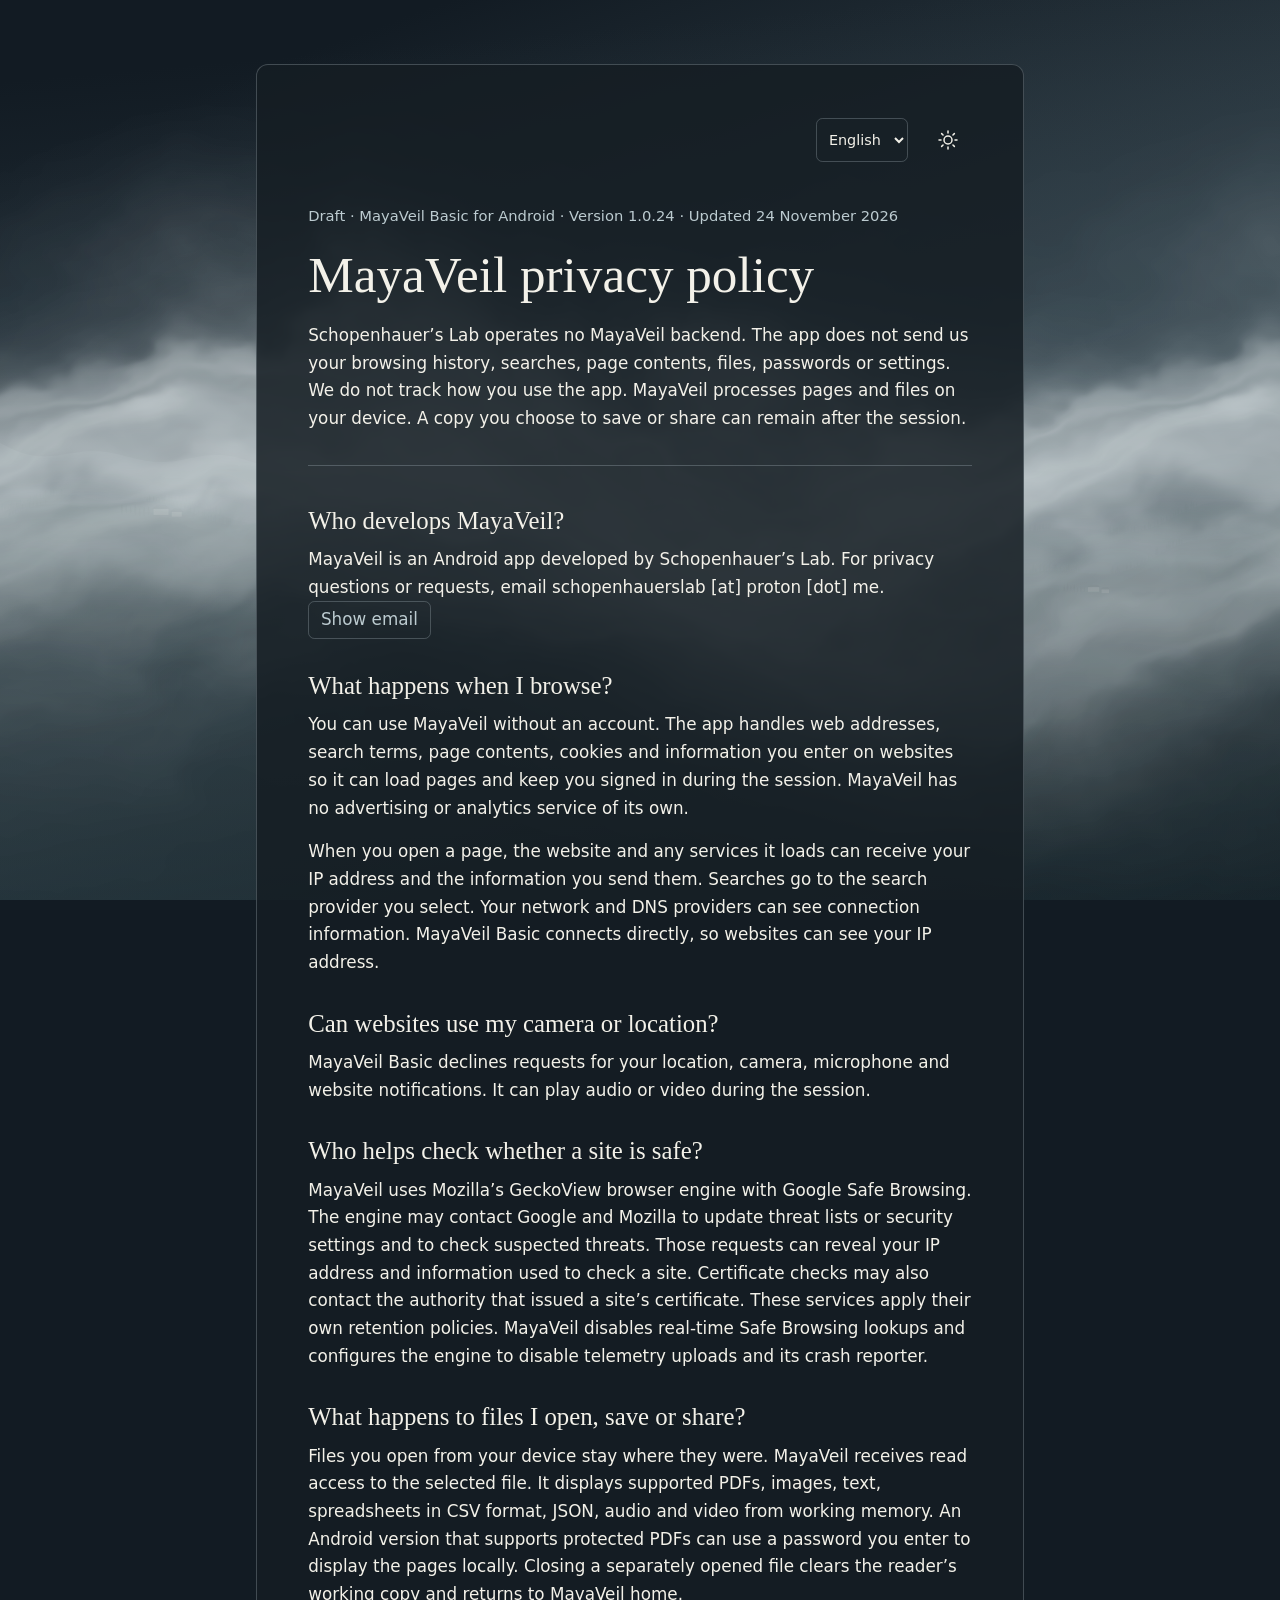
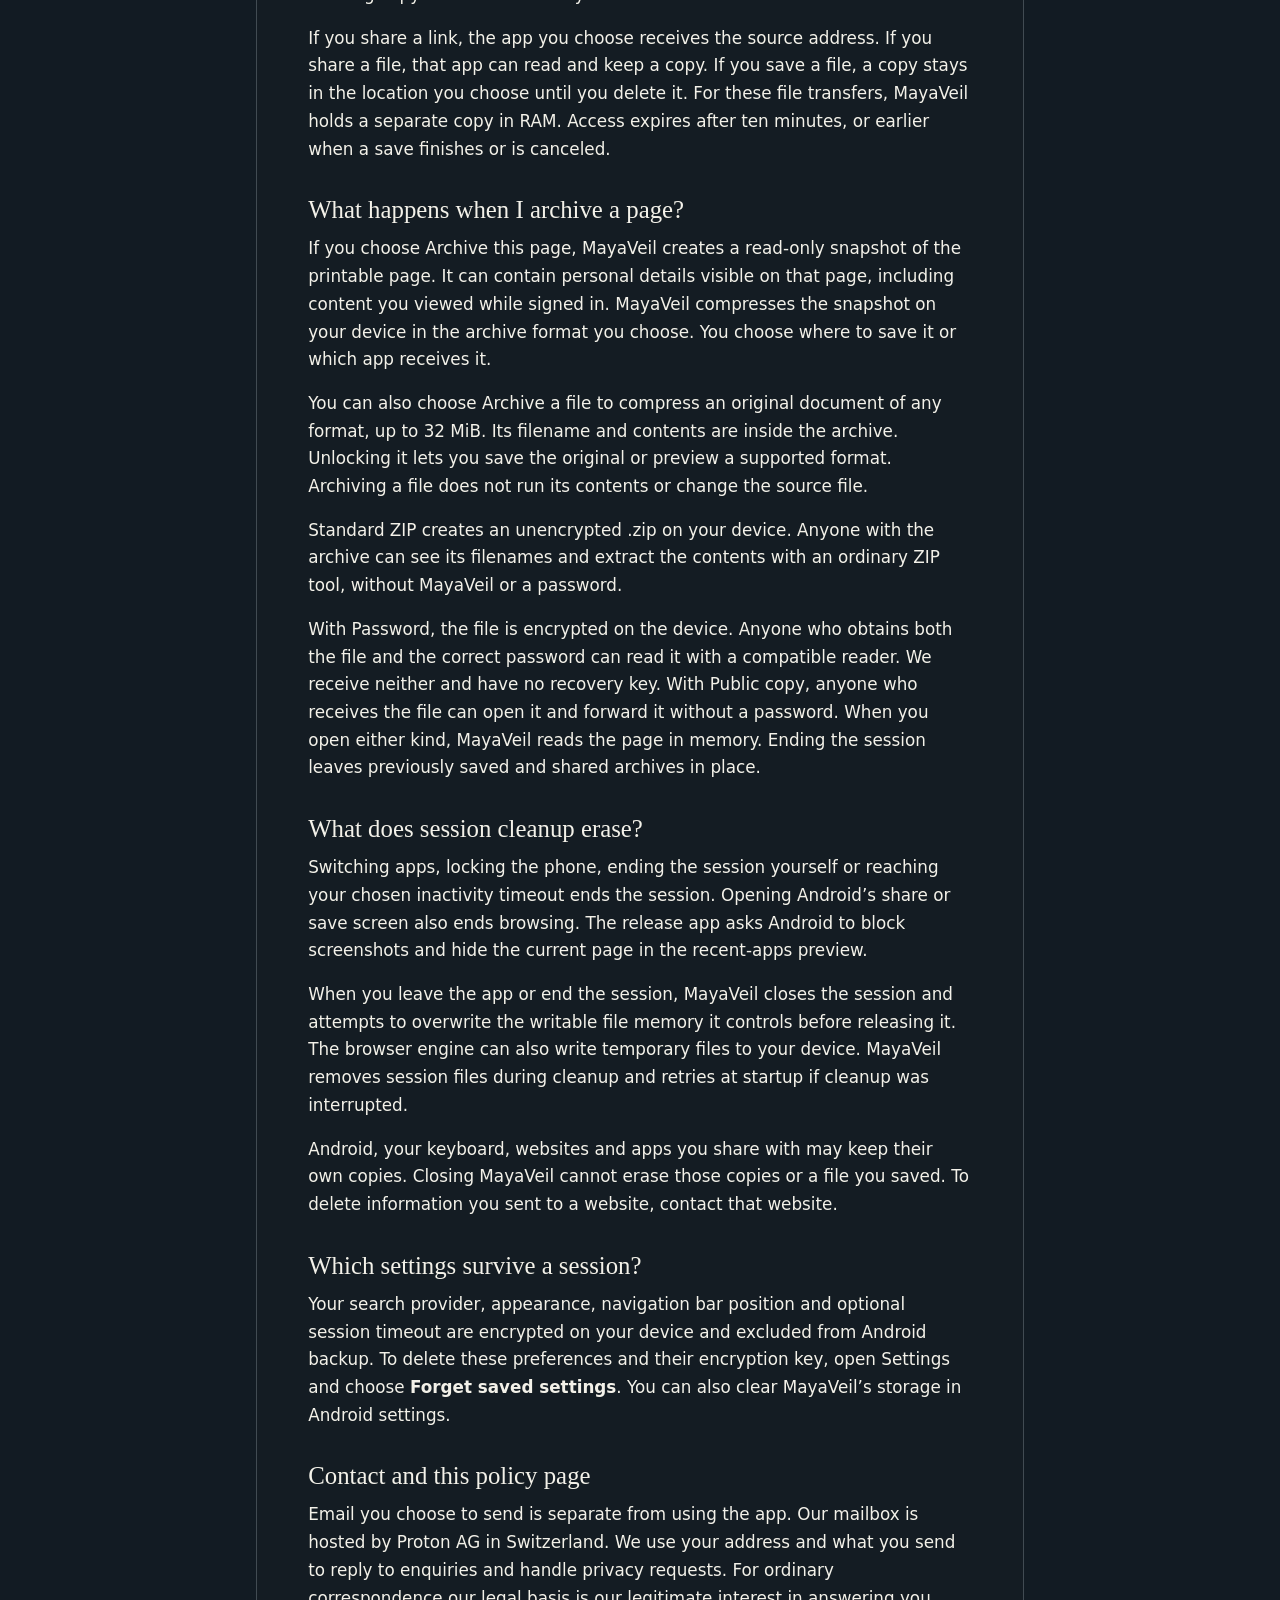
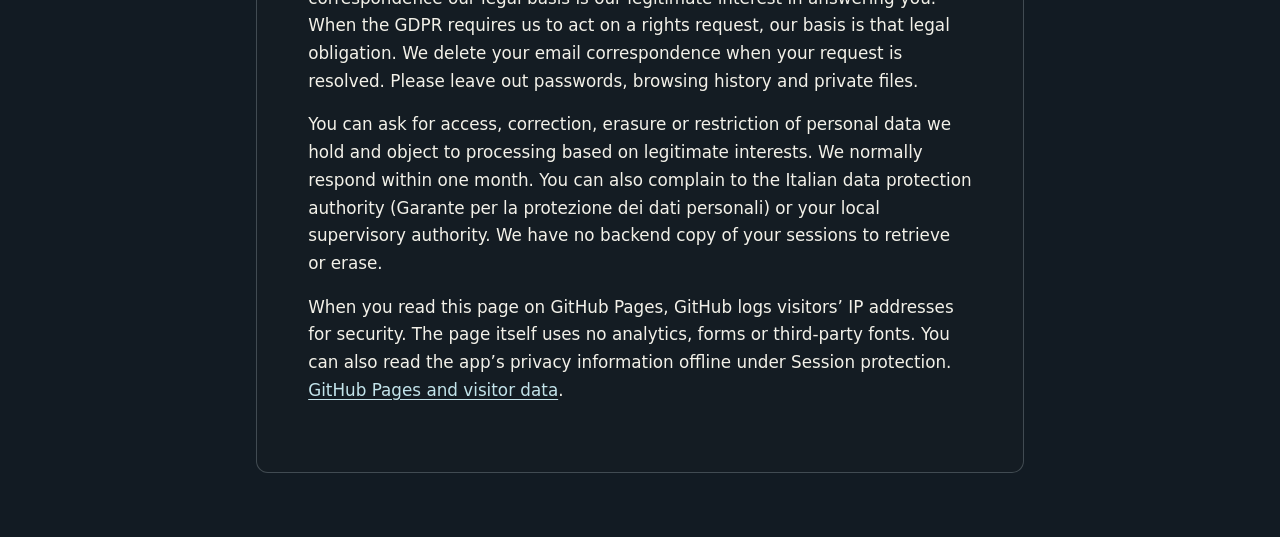
==== commit 0e1d544b: "Match mobile theme icons and add a language selector" ====
--- a/index.html
+++ b/index.html
@@ -5,18 +5,26 @@
   <meta name="viewport" content="width=device-width, initial-scale=1">
   <title>MayaVeil privacy policy</title>
   <link rel="alternate" hreflang="it" href="it.html">
-  <script src="appearance.js"></script>
+  <script src="appearance.js?v=3"></script>
   <script defer src="countryside.js?v=2"></script>
   <script defer src="contact.js"></script>
-  <link rel="stylesheet" href="policy.css?v=2">
+  <link rel="stylesheet" href="policy.css?v=3">
 </head>
 <body>
 <div class="mist" aria-hidden="true"><canvas width="0" height="0"></canvas><div class="valley-fog"></div></div>
 <main>
   <nav aria-label="Page controls">
-    <a lang="it" hreflang="it" href="it.html">Italiano</a>
-    <button hidden id="theme" type="button" aria-pressed="false">Light mode</button>
-    <button hidden id="pause" type="button" aria-pressed="false">Pause fog</button>
+    <select hidden id="language" aria-label="Language">
+      <option lang="en" value="index.html" selected>English</option>
+      <option lang="it" value="it.html">Italiano</option>
+    </select>
+    <noscript><a lang="it" hreflang="it" href="it.html">Italiano</a></noscript>
+    <button hidden id="theme" type="button" aria-label="Light theme" data-light="Light theme" data-dark="Dark theme">
+      <svg aria-hidden="true" focusable="false" viewBox="0 0 24 24" width="24" height="24" fill="none" stroke="currentColor" stroke-width="1.5" stroke-linecap="round" stroke-linejoin="round">
+        <g class="sun"><circle cx="12" cy="12" r="4"/><path d="M19.000,12.000 L21.000,12.000 M16.950,16.950 L18.364,18.364 M12.000,19.000 L12.000,21.000 M7.050,16.950 L5.636,18.364 M5.000,12.000 L3.000,12.000 M7.050,7.050 L5.636,5.636 M12.000,5.000 L12.000,3.000 M16.950,7.050 L18.364,5.636"/></g>
+        <path class="moon" d="M19.5 15.5 C10 19 5 10 9 4 C1 7 3 20 12 20 Q17 20 19.5 15.5 Z"/>
+      </svg>
+    </button>
   </nav>
   <header>
     <p class="meta">Draft · MayaVeil Basic for Android · Version 1.0.24 · Updated 24 November 2026</p>
--- a/policy.css
+++ b/policy.css
@@ -72,10 +72,7 @@
     animation: wind 92s linear infinite, thin-mist 38s ease-in-out infinite;
   }
   .motion-ready .mist::after { animation-duration: 138s, 38s; animation-delay: -65s, -2s; }
-  [data-pause="true"].motion-ready .mist canvas,
-  [data-pause="true"].motion-ready .valley-fog,
-  [data-pause="true"].motion-ready .mist::before,
-  [data-pause="true"].motion-ready .mist::after { animation-play-state: paused; }
+
 }
 main {
   max-width: 48rem; margin: clamp(1rem, 5vw, 4rem) auto;
@@ -88,10 +85,13 @@
   font: inherit; color: var(--secondary); border: 1px solid var(--rule);
   border-radius: .4rem; background: transparent; padding: .25em .7em; cursor: pointer;
 }
-nav button[aria-pressed="true"] { color: var(--ink); border-color: currentColor; }
-nav button[aria-pressed="true"]::before { content: "✓"; margin-inline-end: .4em; }
+#theme { justify-content: center; padding: 0; width: 48px; height: 48px; color: var(--ink); border: 0; border-radius: 50%; }
+#theme:hover { background: var(--rule); }
+#theme .moon, [data-theme="true"] #theme .sun { display: none; }
+[data-theme="true"] #theme .moon { display: block; }
+#language { min-height: 44px; padding: .3em .55em; color: var(--ink); background: transparent; border: 1px solid var(--rule); border-radius: .4rem; font: inherit; cursor: pointer; }
+#language option { background: var(--sky); color: var(--ink); }
 [hidden] { display: none !important; }
-@media (prefers-reduced-motion: reduce) { #pause { display: none; } }
 a { color: var(--accent); text-underline-offset: .2em; }
 :focus-visible { outline: 2px solid currentColor; outline-offset: 3px; }
 header { margin: 2.5rem 0; border-bottom: 1px solid var(--rule); padding-bottom: 1rem; }
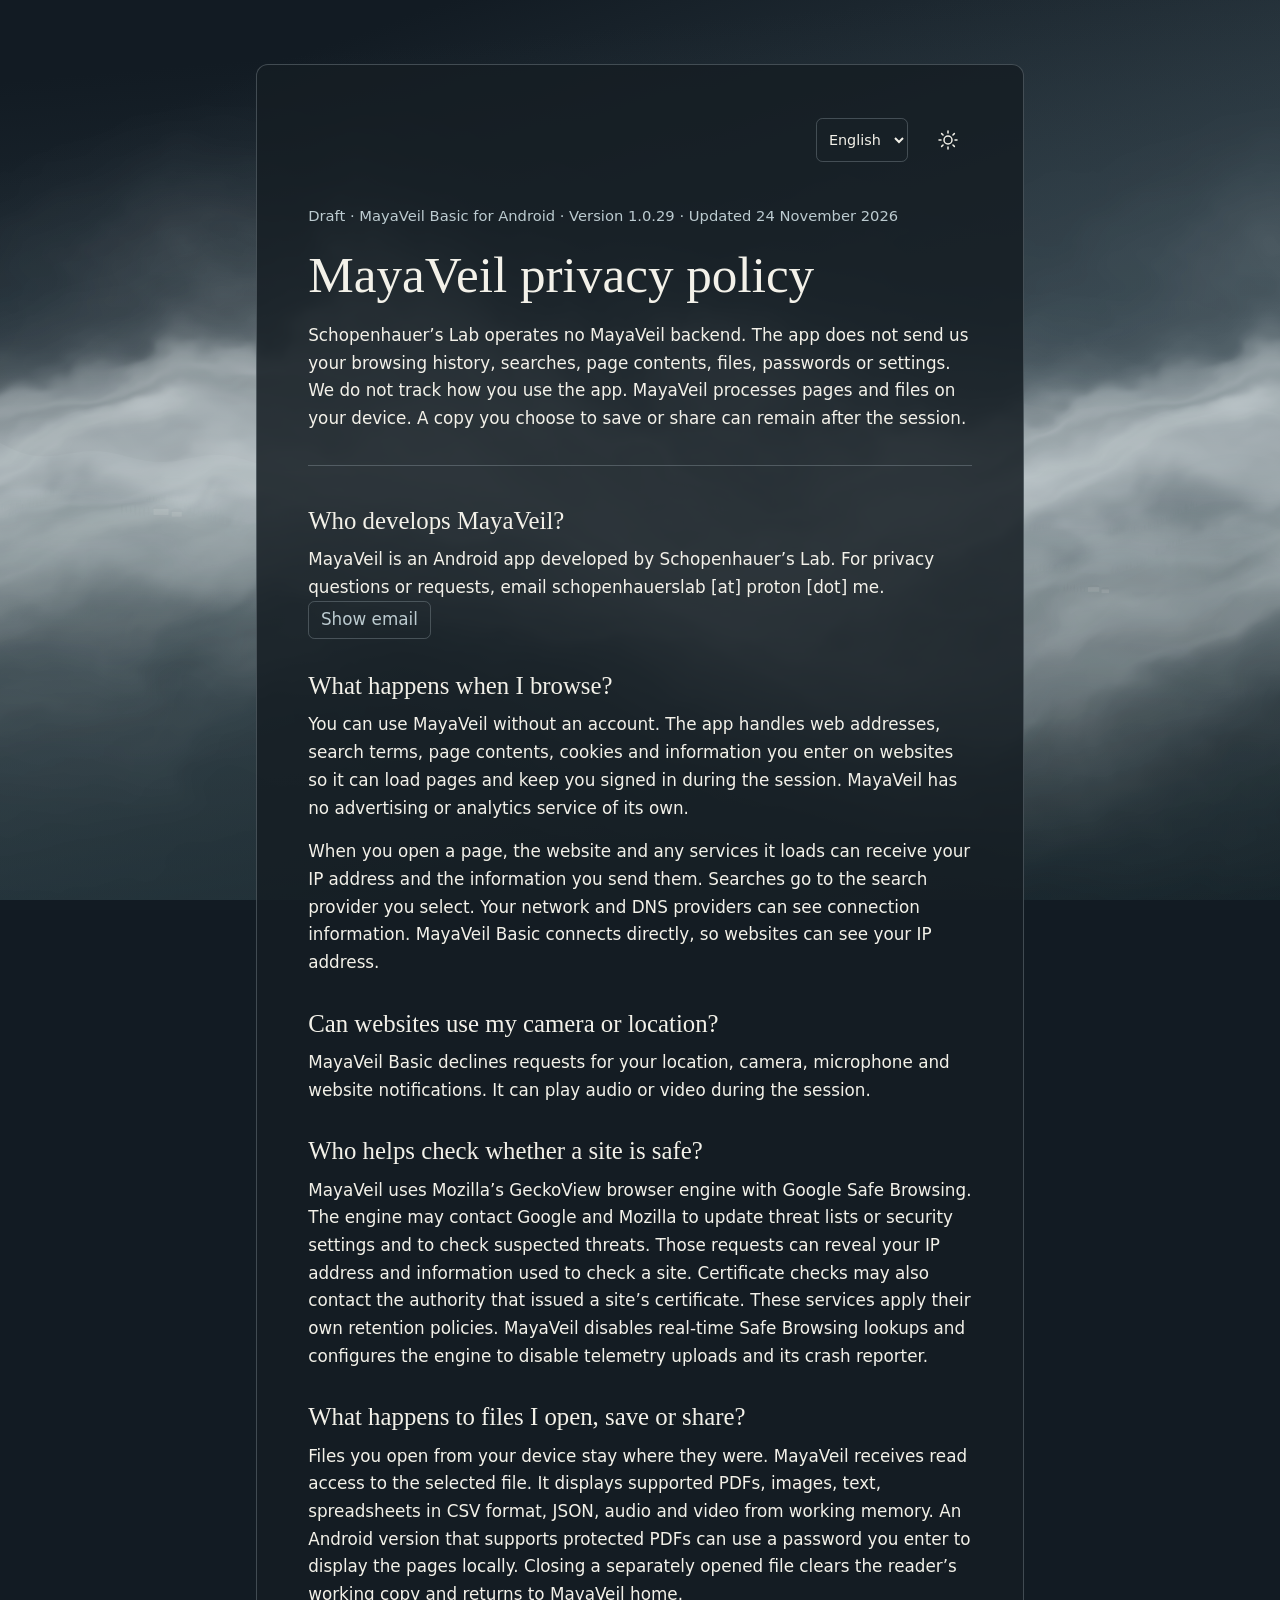
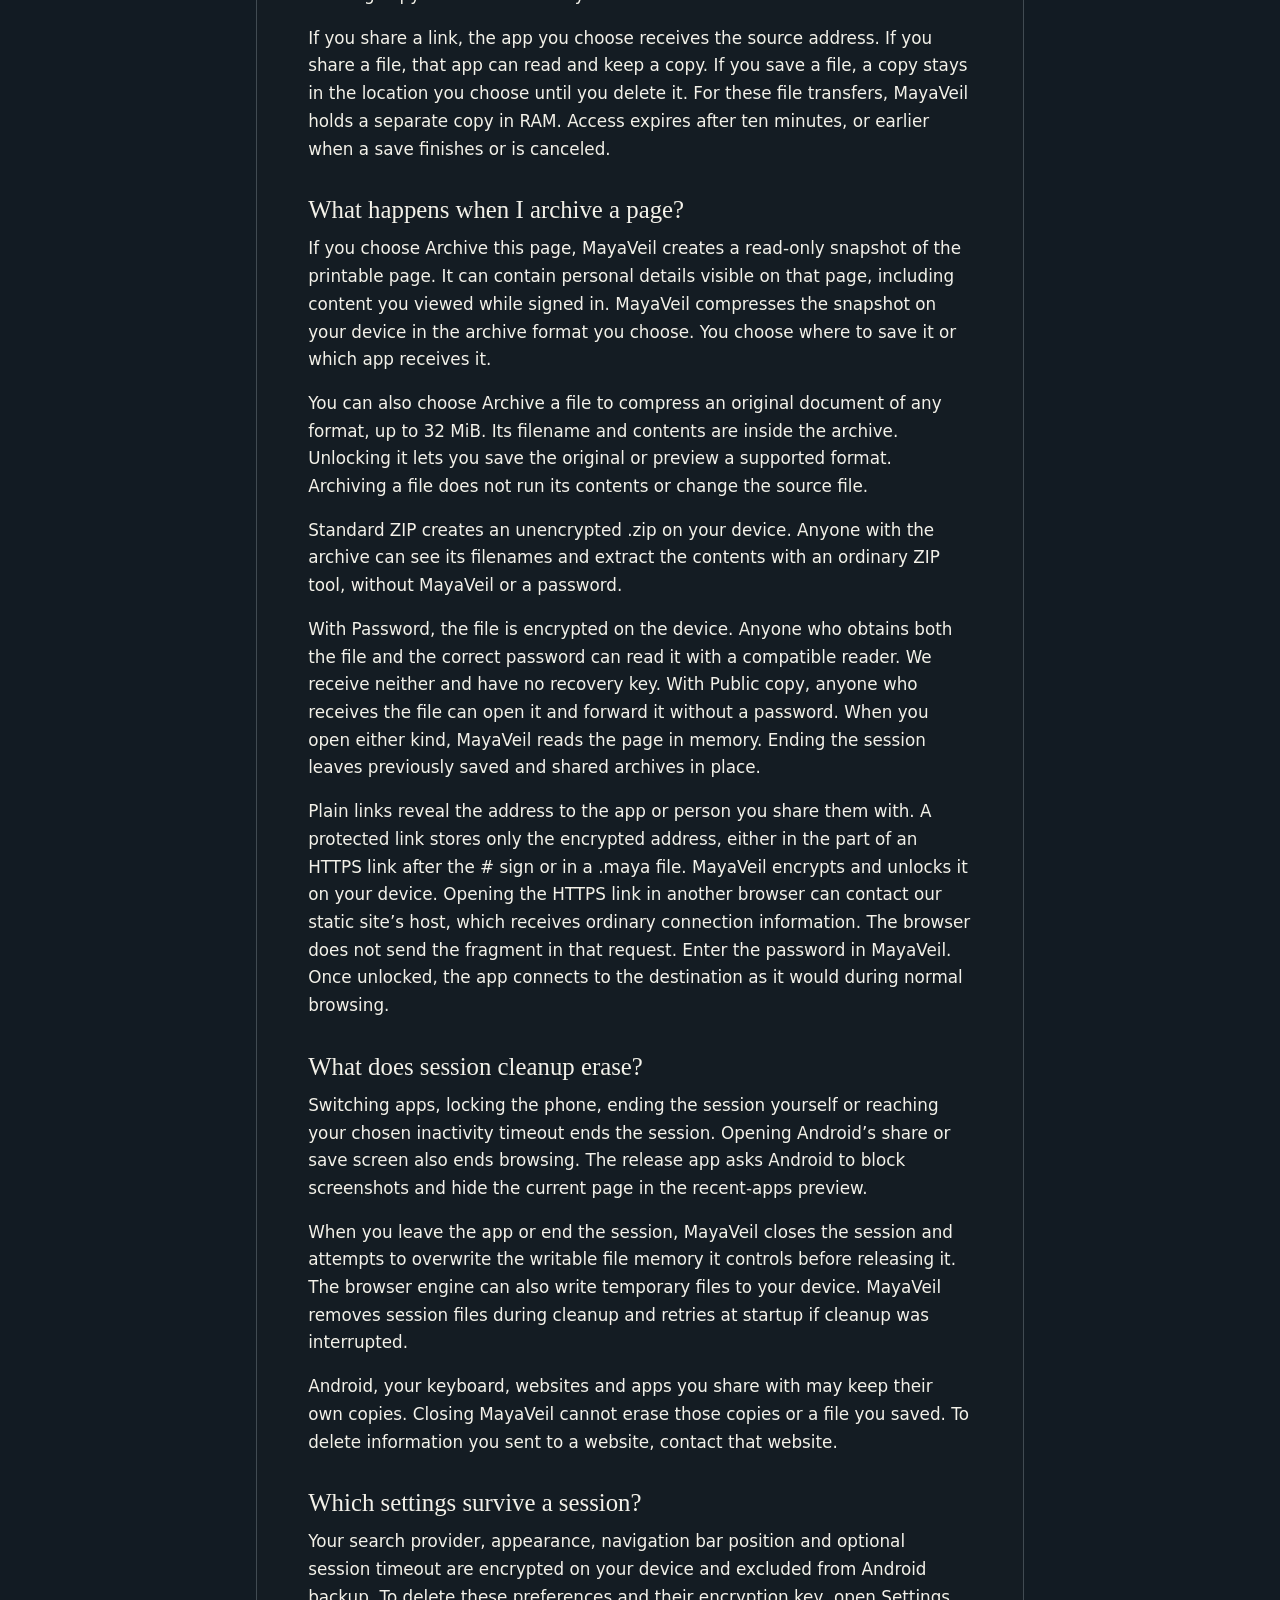
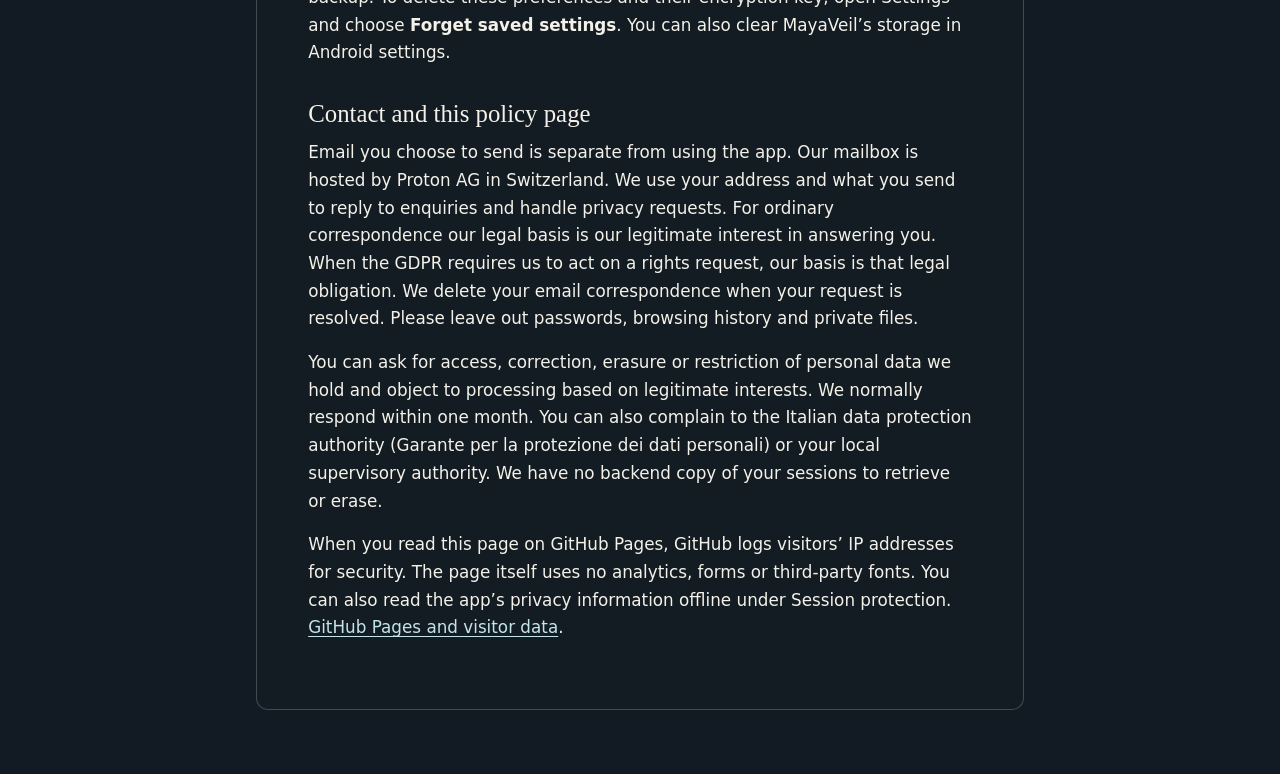
==== commit ccc59faa: "Add protected link handoff and clarify link sharing in both policies" ====
--- a/index.html
+++ b/index.html
@@ -27,7 +27,7 @@
     </button>
   </nav>
   <header>
-    <p class="meta">Draft · MayaVeil Basic for Android · Version 1.0.24 · Updated 24 November 2026</p>
+    <p class="meta">Draft · MayaVeil Basic for Android · Version 1.0.29 · Updated 24 November 2026</p>
     <h1>MayaVeil privacy policy</h1>
     <p>Schopenhauer’s Lab operates no MayaVeil backend. The app does not send us your browsing history, searches, page contents, files, passwords or settings. We do not track how you use the app. MayaVeil processes pages and files on your device. A copy you choose to save or share can remain after the session.</p>
   </header>
@@ -61,6 +61,7 @@
     <p>You can also choose Archive a file to compress an original document of any format, up to 32 MiB. Its filename and contents are inside the archive. Unlocking it lets you save the original or preview a supported format. Archiving a file does not run its contents or change the source file.</p>
     <p>Standard ZIP creates an unencrypted .zip on your device. Anyone with the archive can see its filenames and extract the contents with an ordinary ZIP tool, without MayaVeil or a password.</p>
     <p>With Password, the file is encrypted on the device. Anyone who obtains both the file and the correct password can read it with a compatible reader. We receive neither and have no recovery key. With Public copy, anyone who receives the file can open it and forward it without a password. When you open either kind, MayaVeil reads the page in memory. Ending the session leaves previously saved and shared archives in place.</p>
+    <p>Plain links reveal the address to the app or person you share them with. A protected link stores only the encrypted address, either in the part of an HTTPS link after the # sign or in a .maya file. MayaVeil encrypts and unlocks it on your device. Opening the HTTPS link in another browser can contact our static site’s host, which receives ordinary connection information. The browser does not send the fragment in that request. Enter the password in MayaVeil. Once unlocked, the app connects to the destination as it would during normal browsing.</p>
   </section>
   <section>
     <h2>What does session cleanup erase?</h2>
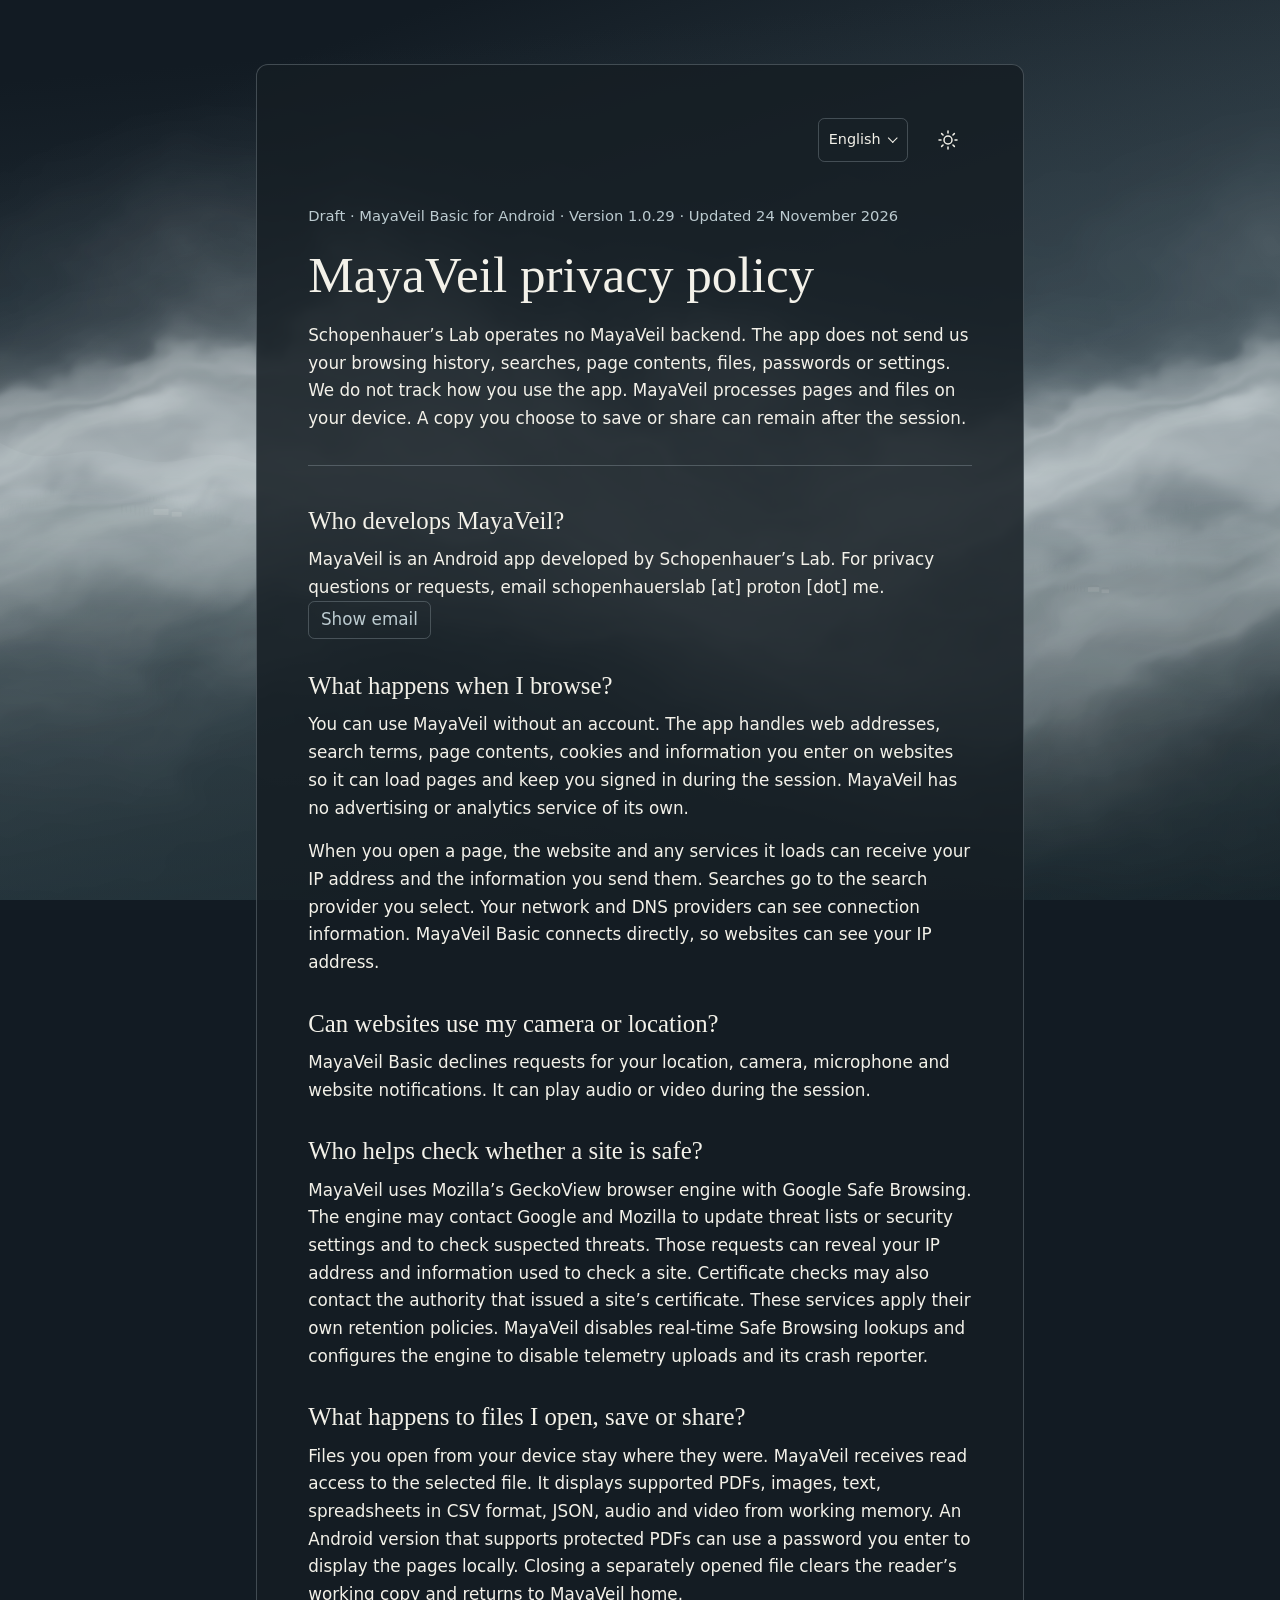
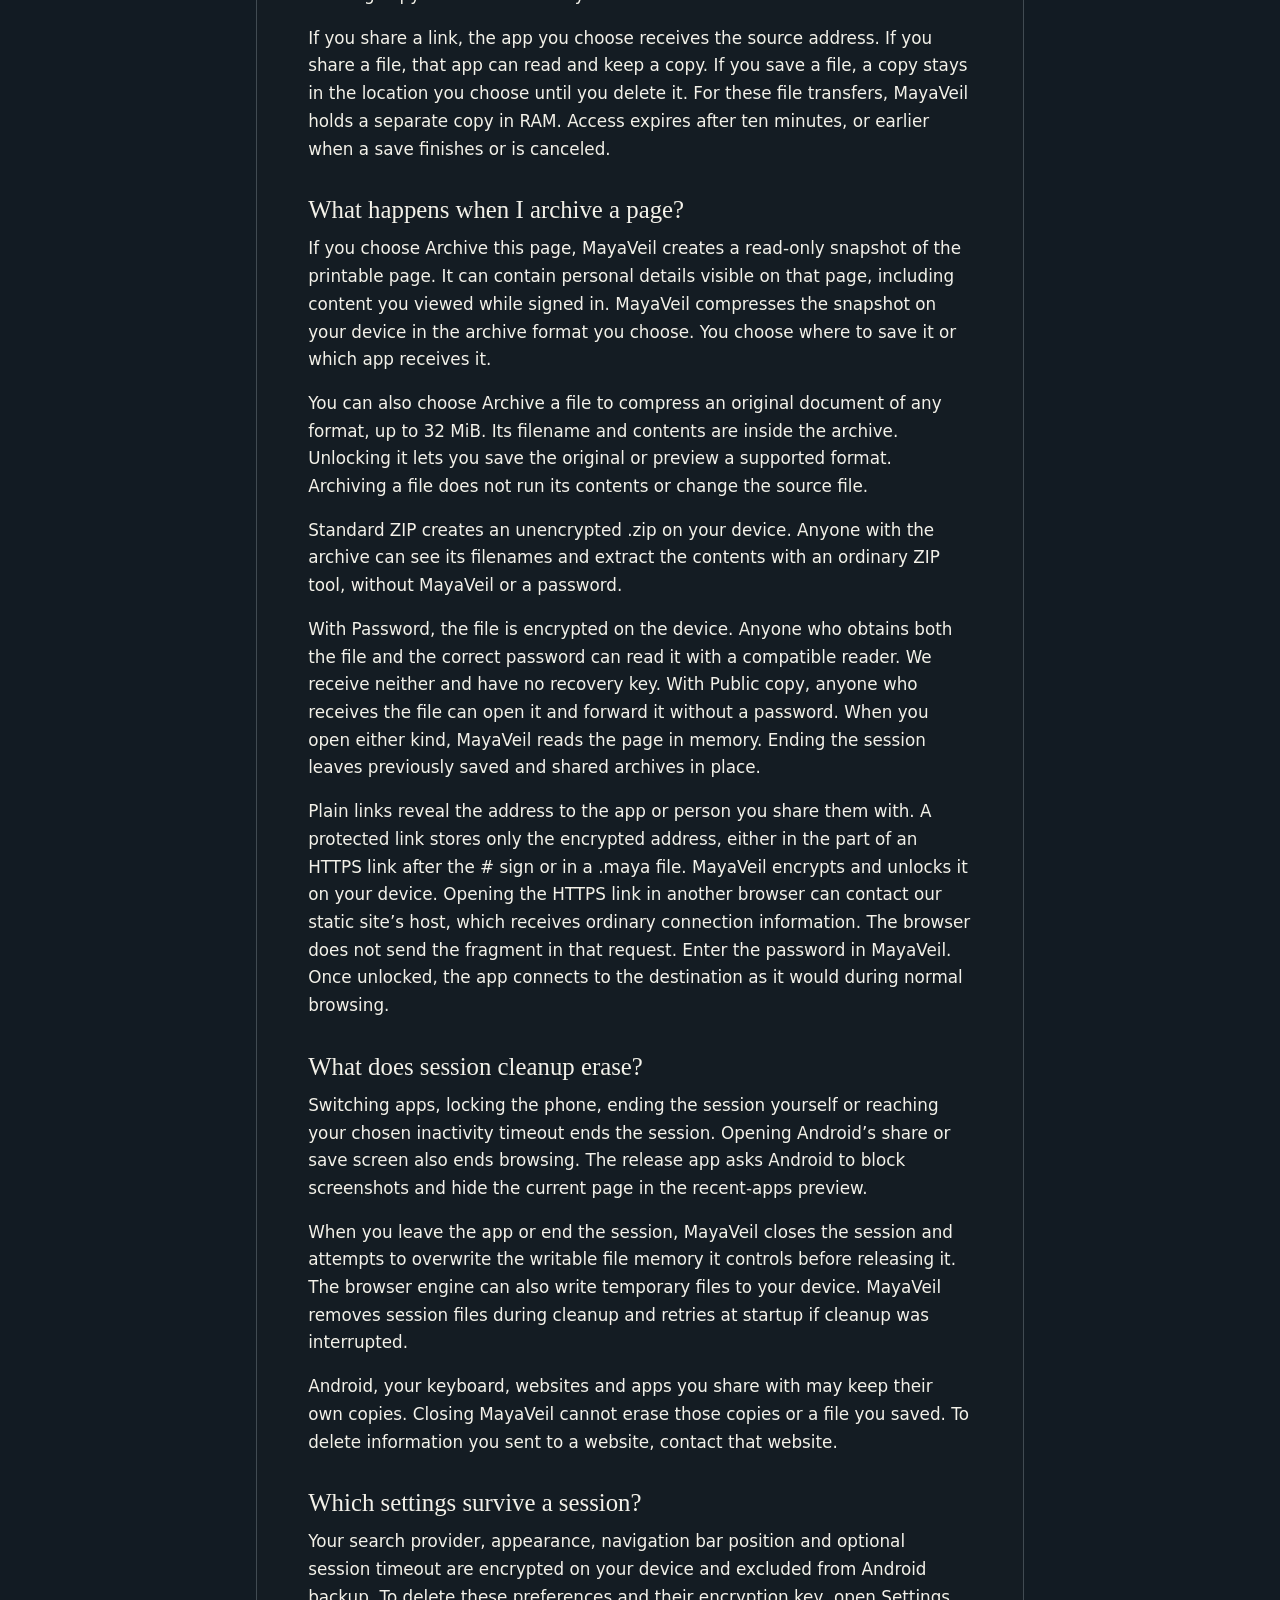
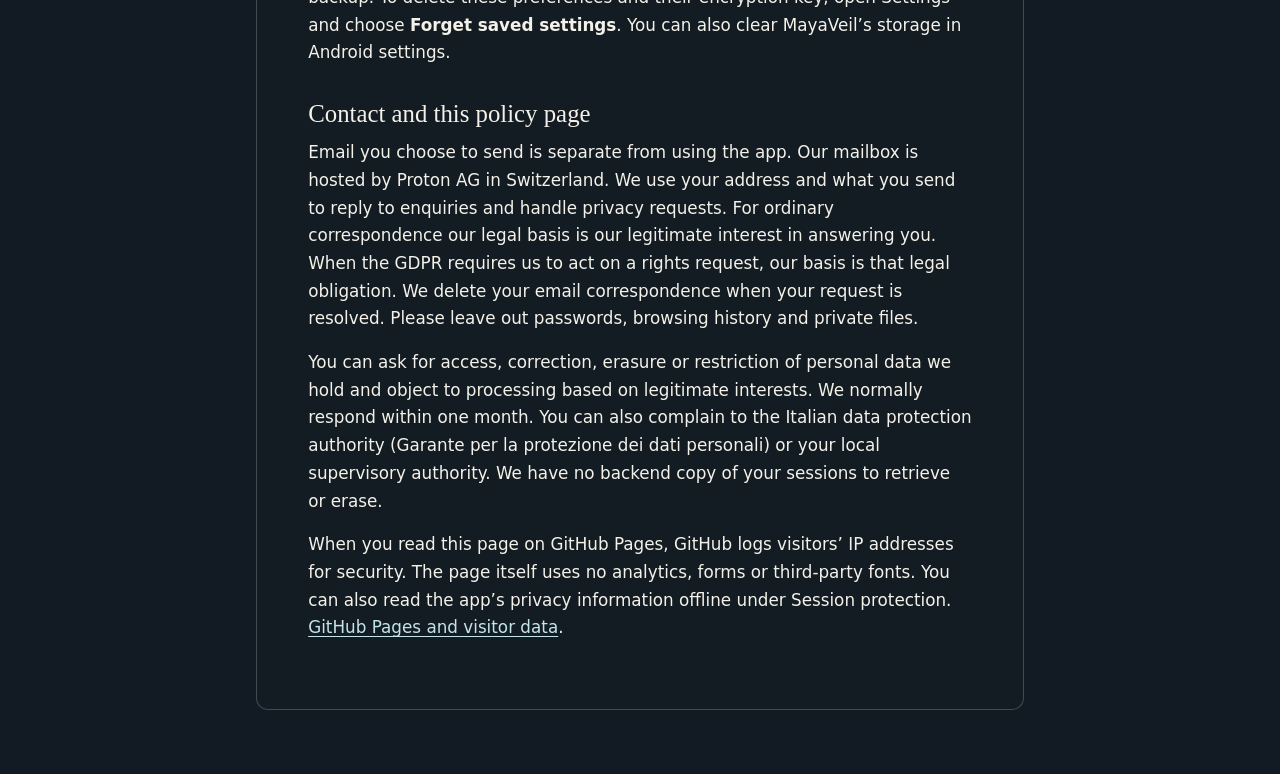
==== commit 132fe2bc: "Make the policy language picker work directly on the page" ====
--- a/index.html
+++ b/index.html
@@ -5,20 +5,22 @@
   <meta name="viewport" content="width=device-width, initial-scale=1">
   <title>MayaVeil privacy policy</title>
   <link rel="alternate" hreflang="it" href="it.html">
-  <script src="appearance.js?v=3"></script>
+  <script src="appearance.js?v=4"></script>
   <script defer src="countryside.js?v=2"></script>
   <script defer src="contact.js"></script>
-  <link rel="stylesheet" href="policy.css?v=3">
+  <link rel="stylesheet" href="policy.css?v=4">
 </head>
 <body>
 <div class="mist" aria-hidden="true"><canvas width="0" height="0"></canvas><div class="valley-fog"></div></div>
 <main>
   <nav aria-label="Page controls">
-    <select hidden id="language" aria-label="Language">
-      <option lang="en" value="index.html" selected>English</option>
-      <option lang="it" value="it.html">Italiano</option>
-    </select>
-    <noscript><a lang="it" hreflang="it" href="it.html">Italiano</a></noscript>
+    <details class="language-picker">
+      <summary aria-label="Language (English)">English</summary>
+      <div class="language-options">
+        <a lang="en" hreflang="en" href="index.html" aria-current="page">English</a>
+        <a lang="it" hreflang="it" href="it.html">Italiano</a>
+      </div>
+    </details>
     <button hidden id="theme" type="button" aria-label="Light theme" data-light="Light theme" data-dark="Dark theme">
       <svg aria-hidden="true" focusable="false" viewBox="0 0 24 24" width="24" height="24" fill="none" stroke="currentColor" stroke-width="1.5" stroke-linecap="round" stroke-linejoin="round">
         <g class="sun"><circle cx="12" cy="12" r="4"/><path d="M19.000,12.000 L21.000,12.000 M16.950,16.950 L18.364,18.364 M12.000,19.000 L12.000,21.000 M7.050,16.950 L5.636,18.364 M5.000,12.000 L3.000,12.000 M7.050,7.050 L5.636,5.636 M12.000,5.000 L12.000,3.000 M16.950,7.050 L18.364,5.636"/></g>
--- a/policy.css
+++ b/policy.css
@@ -89,8 +89,26 @@
 #theme:hover { background: var(--rule); }
 #theme .moon, [data-theme="true"] #theme .sun { display: none; }
 [data-theme="true"] #theme .moon { display: block; }
-#language { min-height: 44px; padding: .3em .55em; color: var(--ink); background: transparent; border: 1px solid var(--rule); border-radius: .4rem; font: inherit; cursor: pointer; }
-#language option { background: var(--sky); color: var(--ink); }
+.language-picker { position: relative; }
+.language-picker summary {
+  display: flex; align-items: center; gap: .6em; min-height: 44px;
+  padding: .3em .7em; color: var(--ink); cursor: pointer; list-style: none;
+  border: 1px solid var(--rule); border-radius: .4rem;
+}
+.language-picker summary::-webkit-details-marker { display: none; }
+.language-picker summary::after {
+  content: ""; width: .45em; height: .45em; border: solid currentColor;
+  border-width: 0 1.5px 1.5px 0; transform: translateY(-.1em) rotate(45deg);
+}
+.language-picker[open] summary::after { transform: translateY(.15em) rotate(225deg); }
+.language-options {
+  position: absolute; z-index: 1; inset-inline-end: 0; top: calc(100% + .25rem);
+  min-width: 100%; padding: .2rem; background: var(--sky);
+  border: 1px solid var(--rule); border-radius: .4rem;
+}
+.language-options a { display: flex; padding: 0 .75rem; text-decoration: none; }
+.language-options a[aria-current="page"] { color: var(--ink); font-weight: 600; }
+.language-options a:hover, .language-options a:focus-visible { background: var(--rule); }
 [hidden] { display: none !important; }
 a { color: var(--accent); text-underline-offset: .2em; }
 :focus-visible { outline: 2px solid currentColor; outline-offset: 3px; }
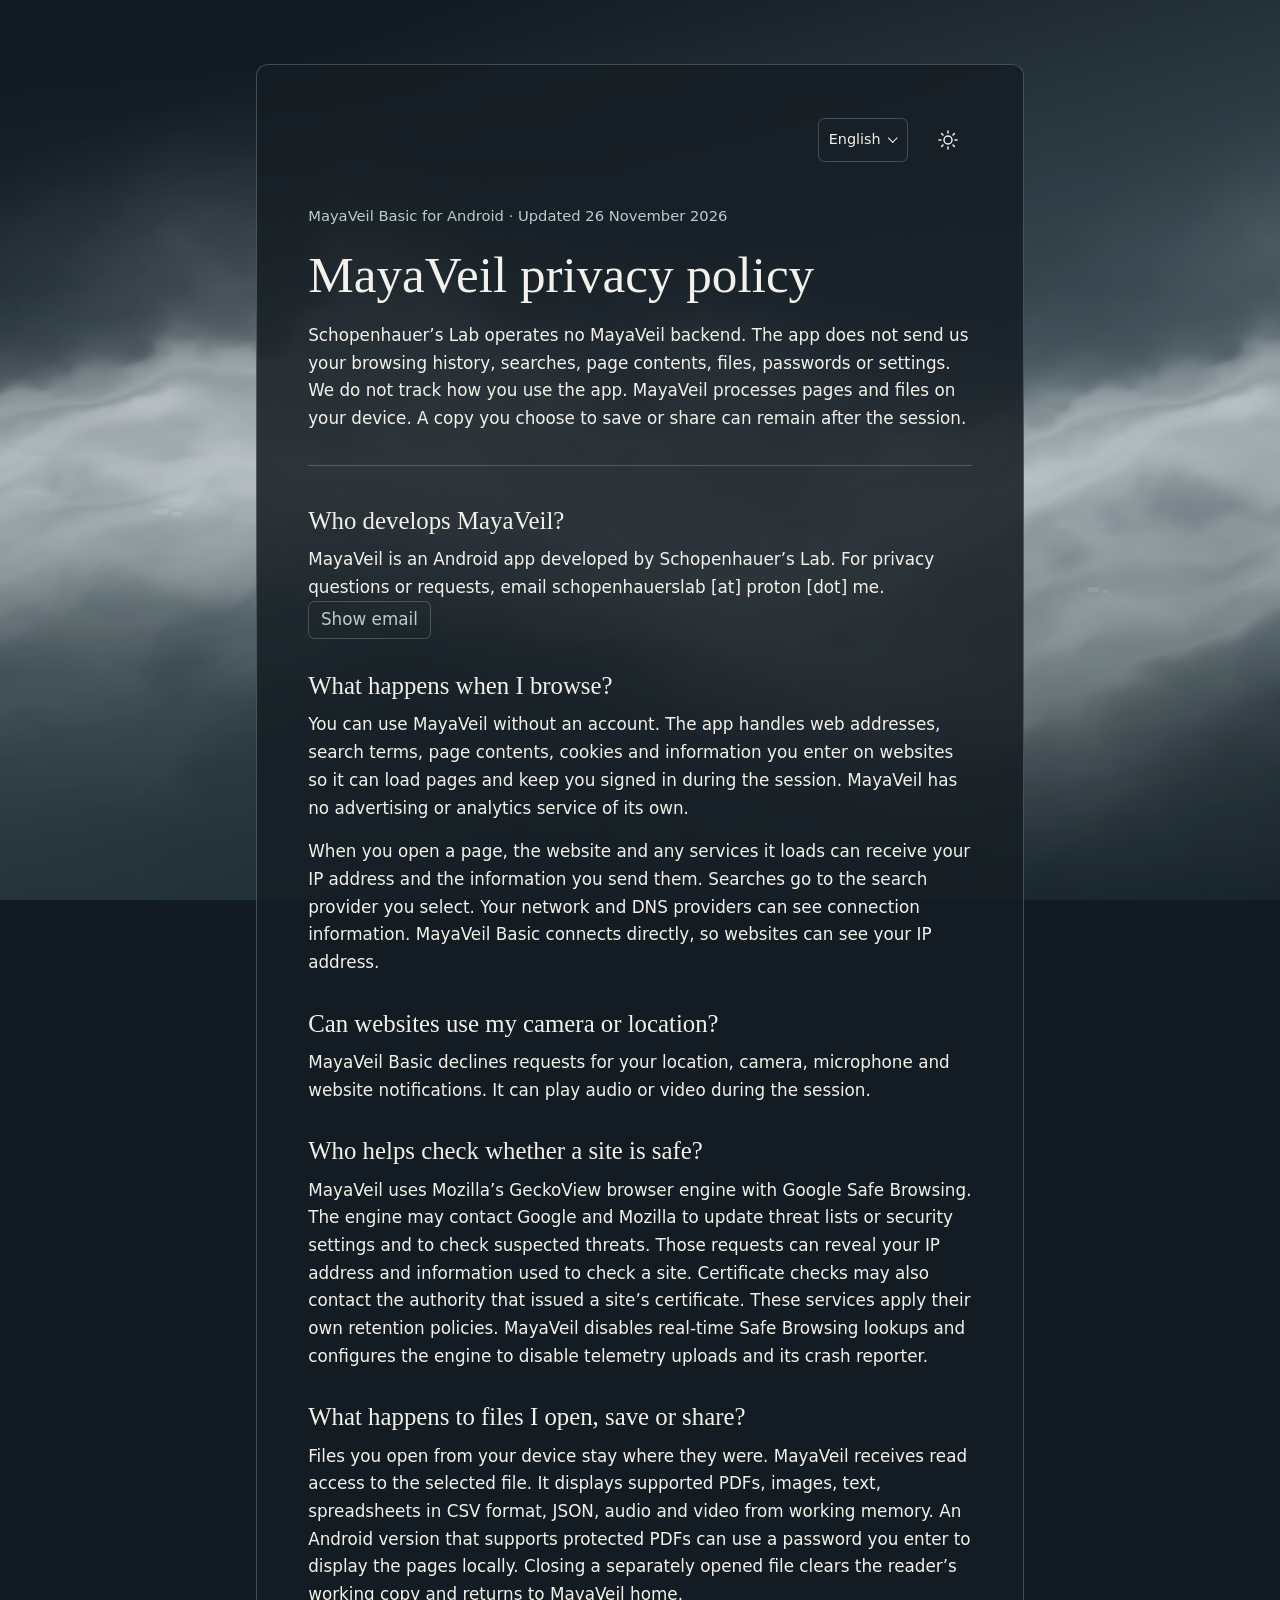
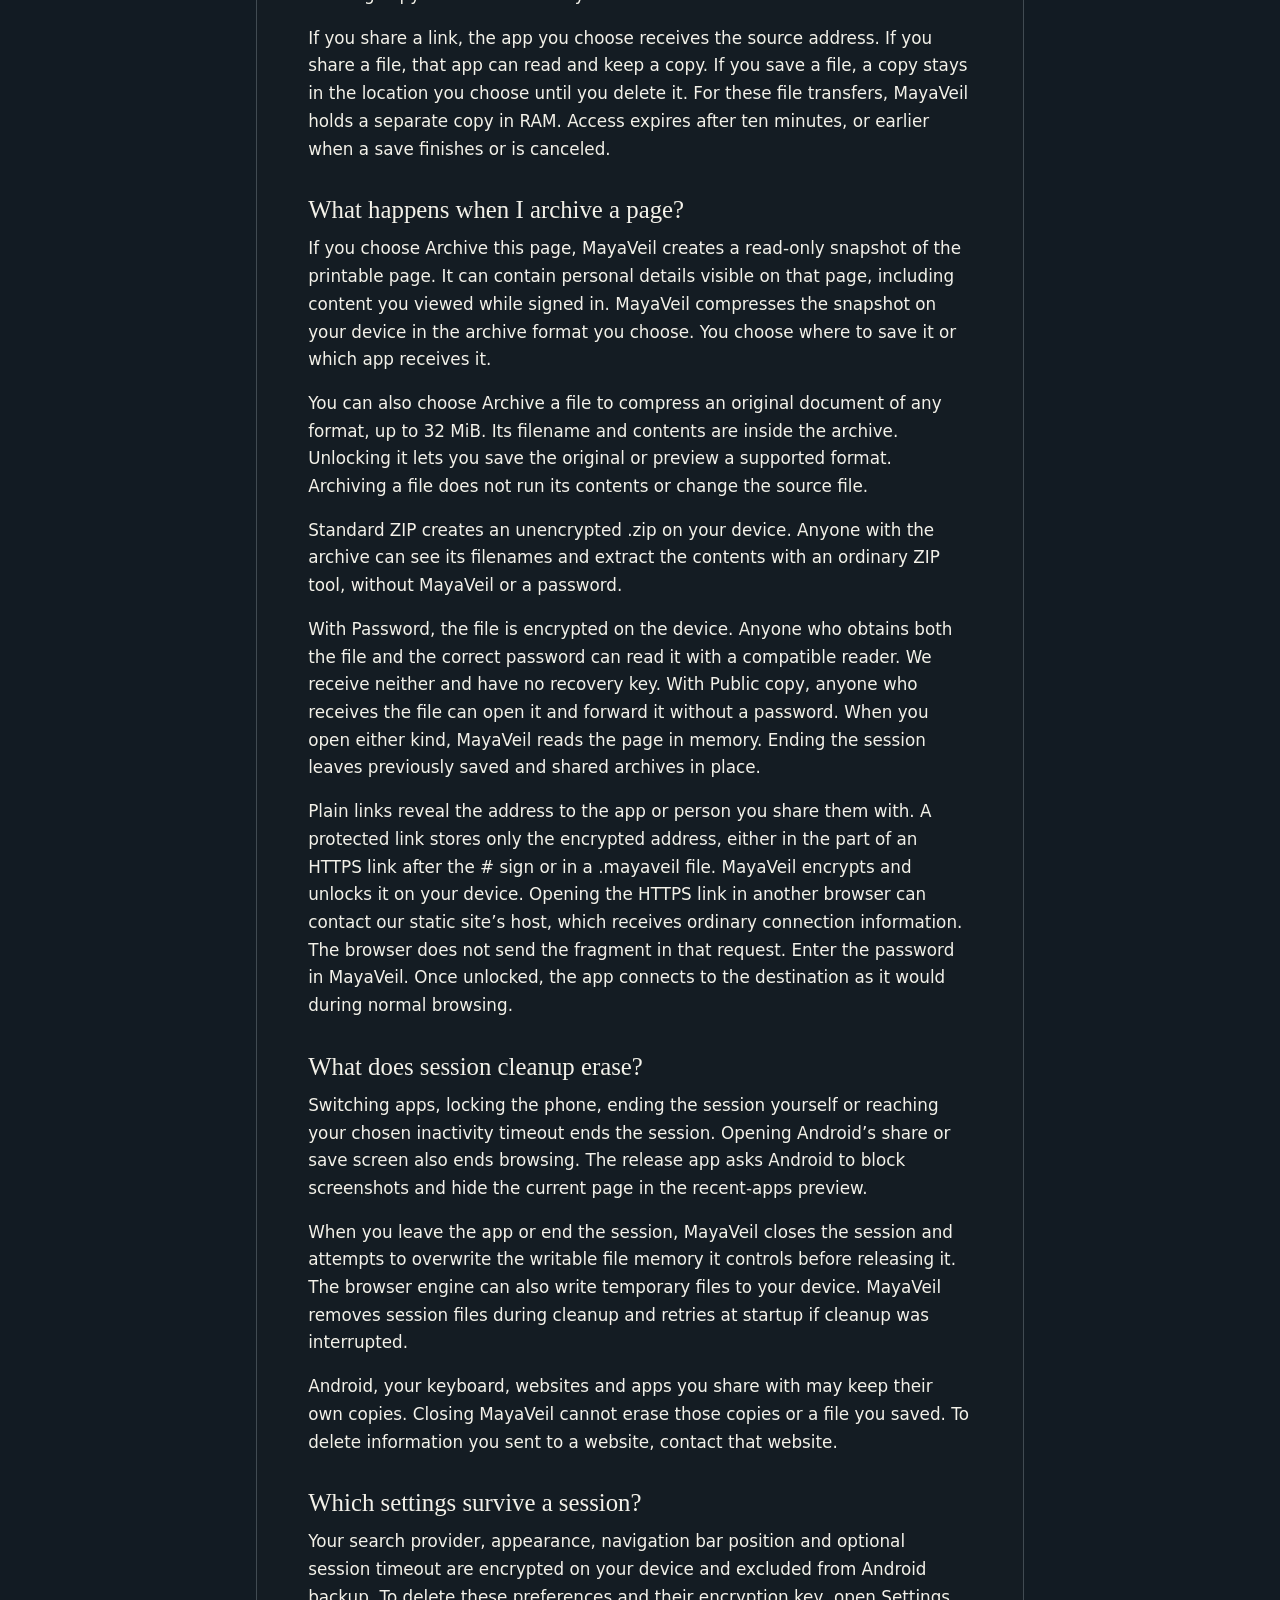
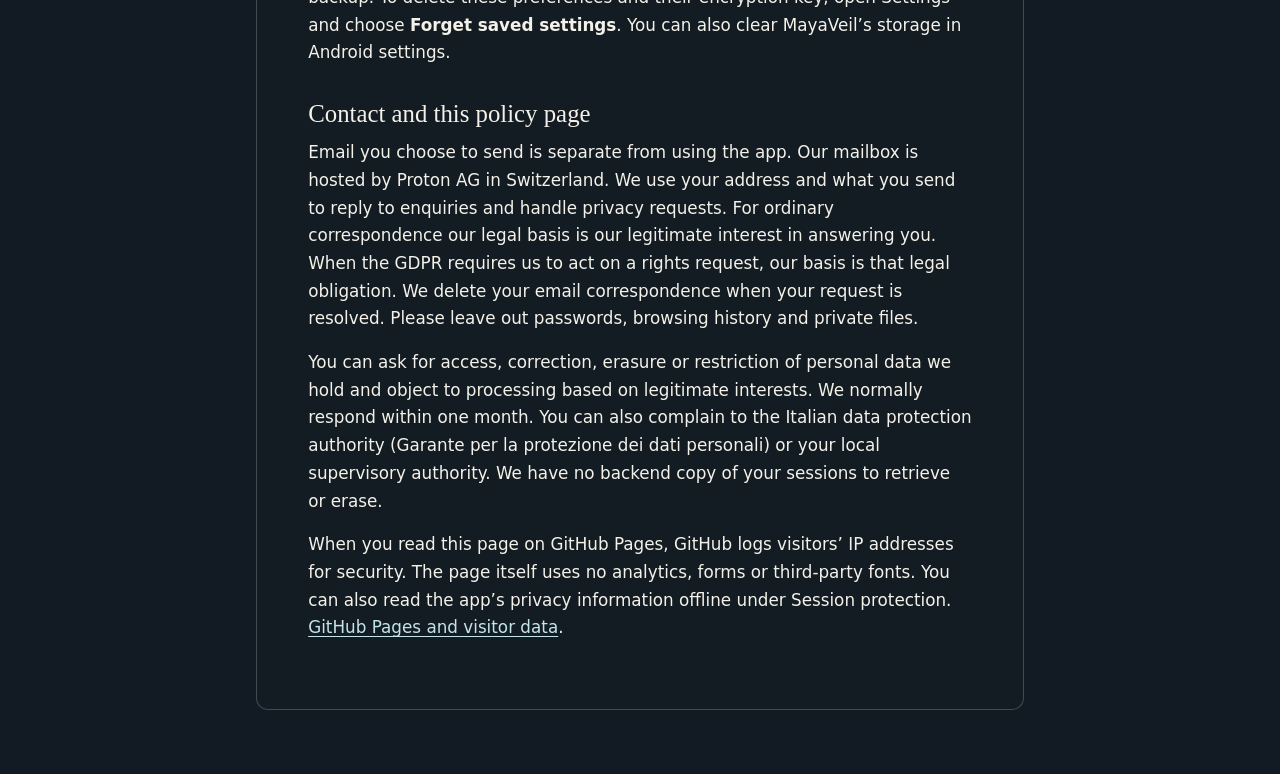
==== commit 82541091: "Publish the final privacy policy and name the .mayaveil link file Drop the Draft/Bozza label and the" ====
--- a/index.html
+++ b/index.html
@@ -29,7 +29,7 @@
     </button>
   </nav>
   <header>
-    <p class="meta">Draft · MayaVeil Basic for Android · Version 1.0.29 · Updated 24 November 2026</p>
+    <p class="meta">MayaVeil Basic for Android · Updated 26 November 2026</p>
     <h1>MayaVeil privacy policy</h1>
     <p>Schopenhauer’s Lab operates no MayaVeil backend. The app does not send us your browsing history, searches, page contents, files, passwords or settings. We do not track how you use the app. MayaVeil processes pages and files on your device. A copy you choose to save or share can remain after the session.</p>
   </header>
@@ -63,7 +63,7 @@
     <p>You can also choose Archive a file to compress an original document of any format, up to 32 MiB. Its filename and contents are inside the archive. Unlocking it lets you save the original or preview a supported format. Archiving a file does not run its contents or change the source file.</p>
     <p>Standard ZIP creates an unencrypted .zip on your device. Anyone with the archive can see its filenames and extract the contents with an ordinary ZIP tool, without MayaVeil or a password.</p>
     <p>With Password, the file is encrypted on the device. Anyone who obtains both the file and the correct password can read it with a compatible reader. We receive neither and have no recovery key. With Public copy, anyone who receives the file can open it and forward it without a password. When you open either kind, MayaVeil reads the page in memory. Ending the session leaves previously saved and shared archives in place.</p>
-    <p>Plain links reveal the address to the app or person you share them with. A protected link stores only the encrypted address, either in the part of an HTTPS link after the # sign or in a .maya file. MayaVeil encrypts and unlocks it on your device. Opening the HTTPS link in another browser can contact our static site’s host, which receives ordinary connection information. The browser does not send the fragment in that request. Enter the password in MayaVeil. Once unlocked, the app connects to the destination as it would during normal browsing.</p>
+    <p>Plain links reveal the address to the app or person you share them with. A protected link stores only the encrypted address, either in the part of an HTTPS link after the # sign or in a .mayaveil file. MayaVeil encrypts and unlocks it on your device. Opening the HTTPS link in another browser can contact our static site’s host, which receives ordinary connection information. The browser does not send the fragment in that request. Enter the password in MayaVeil. Once unlocked, the app connects to the destination as it would during normal browsing.</p>
   </section>
   <section>
     <h2>What does session cleanup erase?</h2>
